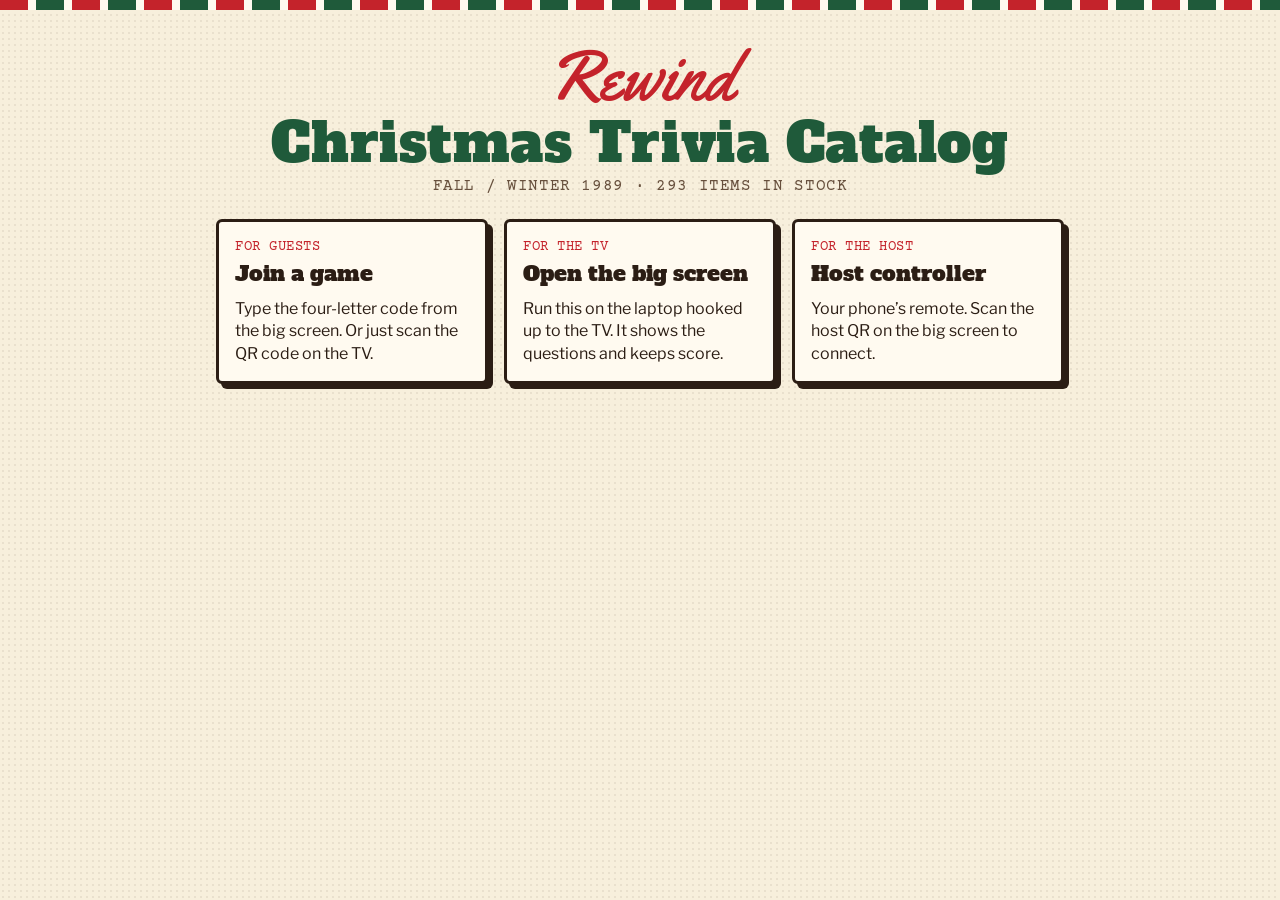
==== index.html @ e5e06762 "Add files via upload" ====
<!doctype html>
<html lang="en">
<head>
<meta charset="utf-8">
<meta name="viewport" content="width=device-width, initial-scale=1, viewport-fit=cover">
<meta name="theme-color" content="#c4232b">
<title>Rewind Christmas Trivia</title>
<link rel="preconnect" href="https://fonts.googleapis.com">
<link rel="preconnect" href="https://fonts.gstatic.com" crossorigin>
<link rel="stylesheet" href="https://fonts.googleapis.com/css2?family=Alfa+Slab+One&family=Courier+Prime:wght@400;700&family=Libre+Franklin:wght@400;700;900&family=Yellowtail&display=swap">
<link rel="stylesheet" href="assets/style.css">
</head>
<body>
<div class="stripe"></div>
<main class="landing">
  <div class="hero">
    <span class="script">Rewind</span>
    <span class="slab">Christmas Trivia Catalog</span>
    <span class="mono">FALL / WINTER 1989 · 293 ITEMS IN STOCK</span>
  </div>
  <div class="choose">
    <a href="play.html"><div class="card"><span class="mono">FOR GUESTS</span><h2>Join a game</h2><p>Type the four-letter code from the big screen. Or just scan the QR code on the TV.</p></div></a>
    <a href="screen.html"><div class="card"><span class="mono">FOR THE TV</span><h2>Open the big screen</h2><p>Run this on the laptop hooked up to the TV. It shows the questions and keeps score.</p></div></a>
    <a href="host.html"><div class="card"><span class="mono">FOR THE HOST</span><h2>Host controller</h2><p>Your phone’s remote. Scan the host QR on the big screen to connect.</p></div></a>
  </div>
</main>
</body>
</html>
---- assets/style.css ----
/* Rewind Christmas Trivia — styled like a 1980s department store Christmas catalog.
   Layout: cream catalog paper, a red masthead band with a candy-stripe edge, product-listing cards with item numbers,
   starburst price tags for points, and an order form for the scoreboard. */
:root {
  --paper: #f7efdc; --paper2: #efe2c3; --card: #fffaf0; --rule: #cdb68a;
  --ink: #2b1d14; --ink2: #67503d;
  --red: #c4232b; --red2: #8f141b; --green: #1f5a3a; --green2: #143d27; --gold: #e2a52b; --blue: #2c5d9e;
  --display: "Alfa Slab One", Rockwell, "Roboto Slab", Georgia, serif;
  --script: "Yellowtail", "Brush Script MT", cursive;
  --body: "Libre Franklin", "Franklin Gothic Medium", "Arial Narrow", Arial, sans-serif;
  --mono: "Courier Prime", "Courier New", monospace;
  --theme: var(--red);
  color-scheme: light;
}
* { box-sizing: border-box; }
html, body { margin: 0; height: 100%; }
body {
  background-color: var(--paper);
  background-image: radial-gradient(rgba(43, 29, 20, .07) 1px, transparent 1.3px);
  background-size: 6px 6px;
  color: var(--ink); font-family: var(--body); line-height: 1.4;
}
button { font: inherit; color: inherit; cursor: pointer; }
:focus-visible { outline: 3px solid var(--gold); outline-offset: 2px; }
.mono { font-family: var(--mono); letter-spacing: .04em; }
.script { font-family: var(--script); font-weight: 400; }
.slab { font-family: var(--display); font-weight: 400; letter-spacing: .01em; }
.stripe { height: 10px; background: repeating-linear-gradient(90deg, var(--red) 0 28px, var(--card) 28px 36px, var(--green) 36px 64px, var(--card) 64px 72px); }
.burst {
  --s: 9rem; width: var(--s); height: var(--s); display: grid; place-items: center; flex: none;
  background: var(--gold); color: var(--ink); text-align: center; transform: rotate(-8deg);
  clip-path: polygon(50% 0%, 60.4% 11.4%, 75% 6.7%, 78.3% 21.7%, 93.3% 25%, 88.6% 39.6%, 100% 50%, 88.6% 60.4%, 93.3% 75%, 78.3% 78.3%, 75% 93.3%, 60.4% 88.6%, 50% 100%, 39.6% 88.6%, 25% 93.3%, 21.7% 78.3%, 6.7% 75%, 11.4% 60.4%, 0% 50%, 11.4% 39.6%, 6.7% 25%, 21.7% 21.7%, 25% 6.7%, 39.6% 11.4%);
}
.burst span { font-family: var(--display); font-size: calc(var(--s) * .34); line-height: .9; }
.burst small { display: block; font-size: .42em; letter-spacing: .06em; }
.btn {
  border: 2px solid var(--ink); background: var(--card); padding: .55em 1.1em; border-radius: 6px;
  font-family: var(--display); font-size: 1rem; letter-spacing: .02em; box-shadow: 3px 3px 0 var(--ink);
}
.btn:active { transform: translate(2px, 2px); box-shadow: 1px 1px 0 var(--ink); }
.btn.red { background: var(--red); color: #fff; }
.btn.green { background: var(--green); color: #fff; }
.btn.gold { background: var(--gold); }
.btn:disabled { opacity: .4; cursor: default; }
.hidden { display: none !important; }

/* ====================== BIG SCREEN ====================== */
.tv { height: 100%; display: grid; grid-template-rows: auto auto 1fr auto; overflow: hidden; }
.mast {
  background: var(--theme); color: #fff; display: flex; align-items: center; gap: 2vw;
  padding: 1.2vh max(2.5vw, env(safe-area-inset-right, 0px)) 1.2vh max(2.5vw, env(safe-area-inset-left, 0px));
  transition: background .4s;
}
.mast-brand { display: grid; line-height: 1; }
.mast-brand .script { font-size: clamp(1.6rem, 3.2vw, 3.4rem); color: var(--gold); margin-bottom: -.25em; }
.mast-brand .slab { font-size: clamp(1.3rem, 2.6vw, 2.8rem); text-shadow: 3px 3px 0 rgba(0,0,0,.25); }
.mast-brand .mono { font-size: clamp(.7rem, 1vw, 1rem); opacity: .9; margin-top: .4em; }
.join-tag {
  margin-left: auto; display: flex; align-items: center; gap: 1vw; background: var(--card); color: var(--ink);
  padding: .6vw 1vw; border-radius: 8px 8px 8px 8px; box-shadow: 4px 4px 0 rgba(0,0,0,.25); position: relative;
}
.join-tag img { width: clamp(56px, 6.5vw, 110px); height: auto; display: block; image-rendering: pixelated; }
.join-tag .lines { display: grid; line-height: 1.1; }
.join-tag .mono { font-size: clamp(.6rem, .8vw, .9rem); color: var(--ink2); }
.join-tag b { font-size: clamp(.8rem, 1.2vw, 1.3rem); }
.join-tag .code { font-family: var(--display); font-size: clamp(1.4rem, 2.6vw, 2.8rem); letter-spacing: .08em; color: var(--red); }
.stage { min-height: 0; padding: 3vh max(3vw, env(safe-area-inset-right, 0px)) 2vh max(3vw, env(safe-area-inset-left, 0px)); overflow: hidden; }
.foot {
  display: flex; flex-wrap: wrap; align-items: center; gap: .5rem 1.5rem; font-family: var(--mono); font-size: clamp(.7rem, .85vw, .95rem);
  color: var(--ink2); padding: .7vh max(3vw, env(safe-area-inset-right, 0px)) 1vh max(3vw, env(safe-area-inset-left, 0px));
  border-top: 2px dashed var(--rule);
}
.foot .dot { display: inline-block; width: .7em; height: .7em; border-radius: 50%; background: #b33; margin-right: .4em; vertical-align: -.05em; }
.foot .dot.on { background: var(--green); }
.foot button { background: none; border: 1px solid var(--rule); border-radius: 4px; padding: .15em .6em; font-family: var(--mono); font-size: inherit; color: var(--ink2); }
.foot .right { margin-left: auto; display: flex; gap: .6rem; flex-wrap: wrap; }
.sound-banner {
  position: fixed; left: 50%; bottom: 7vh; transform: translateX(-50%); z-index: 30; background: var(--ink); color: var(--paper);
  font-family: var(--mono); padding: .7em 1.2em; border-radius: 8px; font-size: clamp(.9rem, 1.2vw, 1.2rem);
}

/* Lobby */
.lobby { height: 100%; display: grid; grid-template-columns: minmax(0, 5fr) minmax(0, 6fr); gap: 4vw; align-items: center; }
.gift-tag {
  background: var(--card); border: 3px solid var(--ink); border-radius: 18px 18px 18px 18px; padding: 2.5vw; text-align: center;
  box-shadow: 8px 8px 0 var(--green); position: relative; transform: rotate(-2deg); max-height: 100%;
}
.gift-tag::before { content: ""; position: absolute; top: 1.2vw; left: 50%; width: 1.8vw; height: 1.8vw; margin-left: -.9vw; border-radius: 50%; border: 3px solid var(--ink); background: var(--paper); }
.gift-tag .script { font-size: clamp(2rem, 4.2vw, 4.6rem); color: var(--red); margin: 1vw 0 .5vw; line-height: 1; }
.gift-tag img { width: min(26vw, 46vh); height: auto; image-rendering: pixelated; }
.gift-tag .mono { font-size: clamp(.8rem, 1.2vw, 1.3rem); margin: .8vw 0 0; }
.gift-tag .code { font-family: var(--display); color: var(--red); letter-spacing: .1em; font-size: 1.5em; }
.lobby-side h1 { font-size: clamp(2.2rem, 5vw, 5.5rem); line-height: .95; margin: 0 0 1vw; color: var(--green); text-wrap: balance; }
.lobby-side p { font-size: clamp(1rem, 1.6vw, 1.8rem); margin: 0 0 2vw; max-width: 34ch; }
.name-tags { list-style: none; padding: 0; margin: 0 0 2vw; display: flex; flex-wrap: wrap; gap: .8vw; max-height: 38vh; overflow: hidden; }
.name-tags li {
  font-family: var(--display); font-size: clamp(.9rem, 1.4vw, 1.6rem); padding: .3em .8em .3em 1.4em; background: var(--red); color: #fff;
  border-radius: 4px 999px 999px 4px; position: relative; animation: drop .4s ease-out;
}
.name-tags li:nth-child(3n+2) { background: var(--green); }
.name-tags li:nth-child(3n+3) { background: var(--gold); color: var(--ink); }
.name-tags li::before { content: ""; position: absolute; left: .5em; top: 50%; width: .4em; height: .4em; margin-top: -.2em; border-radius: 50%; background: var(--paper); }
@keyframes drop { from { transform: translateY(-20px) rotate(-6deg); opacity: 0; } }
.lobby-actions { display: flex; gap: 1vw; flex-wrap: wrap; }
.lobby-actions .btn { font-size: clamp(.9rem, 1.3vw, 1.4rem); }

/* Catalog index (between rounds) */
.menu { height: 100%; display: grid; grid-template-columns: minmax(0, 1fr) minmax(0, 1fr); gap: 4vw; align-items: start; }
.index h2, .order-form h2 { font-size: clamp(1.6rem, 2.8vw, 3rem); margin: 0 0 1.2vh; color: var(--green); }
.idx { list-style: none; margin: 0; padding: 0; display: grid; gap: .9vh; }
.idx li { display: flex; align-items: baseline; gap: .6em; font-size: clamp(1rem, 1.6vw, 1.8rem); font-weight: 700; }
.idx li .dots { flex: 1; border-bottom: 3px dotted var(--rule); transform: translateY(-.25em); }
.idx li.done { color: var(--ink2); font-weight: 400; text-decoration: line-through; text-decoration-color: var(--red); }
.hint { color: var(--ink2); font-size: clamp(.8rem, 1.1vw, 1.2rem); margin-top: 2vh; }
.order-form { background: var(--card); border: 3px solid var(--ink); padding: 1.6vw 2vw; box-shadow: 6px 6px 0 var(--red); }
.order-form table { width: 100%; border-collapse: collapse; font-variant-numeric: tabular-nums; }
.order-form th { font-family: var(--mono); font-weight: 400; text-align: left; font-size: clamp(.7rem, .9vw, 1rem); color: var(--ink2); border-bottom: 2px solid var(--ink); padding: .3em .4em; }
.order-form td { font-size: clamp(1rem, 1.6vw, 1.8rem); padding: .35em .4em; border-bottom: 1px dashed var(--rule); }
.order-form td.pts { font-family: var(--display); text-align: right; }
.order-form th:last-child { text-align: right; }
.order-form tr.top td { background: rgba(226, 165, 43, .22); }
.order-form td.delta { font-family: var(--mono); color: var(--green); }
.order-form td.delta.neg { color: var(--red); }
.order-form .empty { color: var(--ink2); font-style: italic; }

/* Section divider (round intro) */
.divider { height: 100%; display: grid; align-content: center; justify-items: start; gap: 1.5vh; position: relative; }
.divider .mono { font-size: clamp(.9rem, 1.4vw, 1.5rem); color: var(--ink2); }
.divider h1 { font-size: clamp(3rem, 8vw, 9rem); line-height: .9; margin: 0; color: var(--theme); text-wrap: balance; max-width: 16ch; }
.divider .sub { font-size: clamp(1.8rem, 3.5vw, 3.8rem); margin: 0; color: var(--green); }
.divider .rule { font-size: clamp(1rem, 1.7vw, 1.9rem); max-width: 48ch; margin: 1vh 0 0; background: var(--card); border-left: 8px solid var(--theme); padding: .6em 1em; }
.divider .burst { position: absolute; right: 2vw; top: 4vh; --s: clamp(8rem, 15vw, 16rem); }

/* Product listing (question) */
.listing { height: 100%; display: grid; grid-template-columns: minmax(0, 1fr) auto; gap: 3vw; }
.listing-main { display: grid; align-content: start; gap: 2vh; min-width: 0; }
.item { margin: 0; font-size: clamp(.75rem, 1.1vw, 1.2rem); color: var(--ink2); border-bottom: 2px solid var(--ink); padding-bottom: .5vh; }
.lead { margin: 0; font-size: clamp(1.6rem, 2.8vw, 3rem); color: var(--red); line-height: 1; }
.qtext { margin: 0; font-family: var(--body); font-weight: 900; font-size: clamp(1.8rem, 3.6vw, 4.2rem); line-height: 1.12; text-wrap: balance; }
.qtext.long { font-size: clamp(1.5rem, 2.9vw, 3.4rem); }
.qtext.emoji { font-size: clamp(3.5rem, 8vw, 9rem); letter-spacing: .1em; line-height: 1.1; }
.qtext.dark { color: var(--ink2); font-style: italic; font-weight: 700; }
.choices { list-style: none; margin: 1vh 0 0; padding: 0; display: grid; grid-template-columns: 1fr 1fr; gap: 1.6vh 1.6vw; }
.ch {
  display: grid; grid-template-columns: auto minmax(0, 1fr) auto; align-items: center; gap: 1vw; position: relative;
  background: var(--card); border: 3px solid var(--ink); border-radius: 10px; padding: 1.4vh 1.2vw; min-height: 9vh;
  box-shadow: 5px 5px 0 var(--ink); transition: opacity .3s, transform .3s;
}
.ch .letter {
  width: clamp(2.4rem, 3.6vw, 4.2rem); height: clamp(2.4rem, 3.6vw, 4.2rem); border-radius: 50%; display: grid; place-items: center;
  font-family: var(--display); font-size: clamp(1.2rem, 2vw, 2.4rem); color: #fff; background: var(--red);
}
.ch-1 .letter { background: var(--green); } .ch-2 .letter { background: var(--gold); color: var(--ink); } .ch-3 .letter { background: var(--blue); }
.ch .ctext { font-weight: 700; font-size: clamp(1.1rem, 2vw, 2.4rem); line-height: 1.15; overflow-wrap: anywhere; }
.ch .count { font-size: clamp(.8rem, 1.1vw, 1.2rem); color: var(--ink2); white-space: nowrap; }
.ch.wrong { opacity: .38; }
.ch.right { border-color: var(--green); box-shadow: 5px 5px 0 var(--green); background: #eaf4ea; transform: scale(1.02); }
.stamp {
  position: absolute; right: 1vw; top: -1.6vh; font-family: var(--display); color: var(--green); border: 4px solid var(--green);
  padding: .05em .5em; transform: rotate(-6deg); background: var(--card); font-size: clamp(.9rem, 1.4vw, 1.6rem); letter-spacing: .06em;
}
.note { margin: 0; font-size: clamp(1rem, 1.6vw, 1.8rem); font-style: italic; color: var(--ink2); max-width: 60ch; }
.who { margin: 0; font-size: clamp(.9rem, 1.4vw, 1.6rem); }
.who b { color: var(--green); }
.who.miss b { color: var(--red); }
.listing-side { display: grid; align-content: start; justify-items: center; gap: 2.5vh; width: clamp(10rem, 15vw, 17rem); }
.listing-side .burst { --s: clamp(8rem, 13vw, 15rem); }
.stat { text-align: center; display: grid; line-height: 1; }
.stat b { font-family: var(--display); font-size: clamp(2.4rem, 5vw, 5.6rem); font-weight: 400; }
.stat span { font-size: clamp(.8rem, 1.1vw, 1.2rem); color: var(--ink2); margin-top: .3em; }
.stat.timer b { color: var(--red); }
.closed { font-family: var(--display); color: #fff; background: var(--red); padding: .3em .8em; transform: rotate(-4deg); font-size: clamp(1rem, 1.6vw, 1.8rem); }

/* Round end */
.roundend { height: 100%; display: grid; grid-template-columns: minmax(0, 2fr) minmax(0, 3fr); gap: 4vw; align-items: center; }
.roundend h1 { font-size: clamp(2.6rem, 6vw, 7rem); line-height: .92; margin: 0; color: var(--theme); }
.roundend .script { font-size: clamp(1.8rem, 3.4vw, 3.8rem); color: var(--green); margin: 1vh 0 0; }

/* Overlays */
.modal { position: fixed; inset: 0; z-index: 40; background: rgba(43, 29, 20, .55); display: grid; place-items: center; padding: 3vw; }
.modal-card { background: var(--card); border: 3px solid var(--ink); box-shadow: 8px 8px 0 var(--red); padding: 2vw 2.5vw; max-width: min(1100px, 100%); max-height: 100%; overflow: auto; text-align: center; }
.modal-card h2 { font-size: clamp(1.6rem, 2.8vw, 3rem); margin: 0 0 1vh; color: var(--green); }
.modal-card img { width: min(30vw, 50vh); image-rendering: pixelated; }
.modal-card .order-form { box-shadow: none; border: 0; padding: 0; text-align: left; min-width: min(60vw, 900px); }

.alarm {
  position: fixed; inset: 0; z-index: 50; display: grid; place-items: center; overflow: hidden; text-align: center;
  color: var(--fx-ink, #fff); background: var(--fx-a); padding: 4vh 4vw;
}
.alarm[data-fx="pulse"] { animation: pulse .9s ease-in-out infinite alternate; }
.alarm[data-fx="police"] { animation: police .8s steps(1) infinite; }
.alarm[data-fx="twinkle"] { animation: twinkle 2.5s steps(1) infinite; }
.alarm[data-fx="flicker"] { animation: flicker 3.2s ease-in-out infinite; }
.alarm[data-fx="snow"] { background: linear-gradient(var(--fx-b), var(--fx-a)); }
@keyframes pulse { from { background: var(--fx-a); } to { background: var(--fx-b); } }
@keyframes police { 0% { background: var(--fx-a); } 50% { background: var(--fx-b); } }
@keyframes twinkle { 0% { background: #d9202f; } 20% { background: #1f8f52; } 40% { background: #c98c06; } 60% { background: #2a64c4; } 80% { background: #b02c82; } }
@keyframes flicker { 0% { background: var(--fx-b); } 10% { background: #07030f; } 16% { background: var(--fx-b); } 45% { background: var(--fx-a); } 52% { background: #07030f; } 58% { background: var(--fx-a); } 100% { background: var(--fx-b); } }
.beacon {
  position: absolute; left: 50%; top: 50%; width: 220vmax; height: 220vmax; margin: -110vmax 0 0 -110vmax; pointer-events: none;
  background: conic-gradient(from 0deg, rgba(255,255,255,.26) 0 22deg, transparent 22deg 180deg, rgba(255,255,255,.26) 180deg 202deg, transparent 202deg);
  animation: spin 1.8s linear infinite;
}
.alarm[data-fx="snow"] .beacon { display: none; }
@keyframes spin { to { transform: rotate(360deg); } }
.rain { position: absolute; inset: 0; pointer-events: none; overflow: hidden; }
.rain span { position: absolute; top: -12vh; animation: fall linear infinite; }
@keyframes fall { to { transform: translateY(125vh) rotate(360deg); } }
.alarm-inner { position: relative; z-index: 2; display: grid; gap: 1.8vh; justify-items: center; max-width: 1200px; }
.uhoh { font-family: var(--display); font-size: clamp(3rem, 14vw, 13rem); line-height: .9; text-shadow: 0 6px 0 rgba(0,0,0,.3); animation: shake .5s infinite; }
.uhoh.small { font-size: clamp(1.6rem, 4.5vw, 4rem); animation: none; }
@keyframes shake { 0%, 100% { transform: rotate(-2deg); } 50% { transform: rotate(2deg) scale(1.04); } }
.alarm-line { font-family: var(--mono); font-size: clamp(1.4rem, 3.2vw, 3rem); text-shadow: 0 2px 0 rgba(0,0,0,.35); }
.itsa { font-family: var(--script); font-size: clamp(2rem, 5vw, 5rem); line-height: 1; }
.alarm-title { margin: 0; font-family: var(--display); font-weight: 400; font-size: clamp(3rem, 10vw, 10rem); line-height: .9; text-wrap: balance; text-shadow: 0 7px 0 rgba(0,0,0,.3); animation: slam .5s cubic-bezier(.2, 1.6, .4, 1); }
@keyframes slam { from { transform: scale(2.4) rotate(-8deg); opacity: 0; } to { transform: scale(1) rotate(0); opacity: 1; } }
.tagline { margin: 0; font-family: var(--script); font-size: clamp(1.8rem, 3.6vw, 3.8rem); line-height: 1.05; text-shadow: 0 3px 0 rgba(0,0,0,.3); }
.alarm-cards { display: flex; flex-wrap: wrap; gap: 1.5vw; justify-content: center; margin-top: 1vh; }
.alarm-cards p {
  margin: 0; max-width: 34ch; text-align: left; background: var(--card); color: var(--ink); border: 3px solid var(--ink); box-shadow: 6px 6px 0 rgba(0,0,0,.35);
  padding: .8em 1em; font-size: clamp(1rem, 1.7vw, 1.8rem); line-height: 1.25;
}
.alarm-cards p:nth-child(2) { transform: rotate(1.5deg); }
.alarm-cards p:first-child { transform: rotate(-1.5deg); }
.alarm-cards b { display: block; font-family: var(--display); font-weight: 400; color: var(--red); font-size: .8em; letter-spacing: .05em; text-transform: uppercase; }
.alarm .hint { color: inherit; opacity: .85; }

@media (prefers-reduced-motion: reduce) {
  .alarm, .beacon, .uhoh, .alarm-title, .rain span, .name-tags li { animation: none !important; }
  .rain { display: none; }
}

/* ====================== PHONES (player + host) ====================== */
.phone { min-height: 100%; display: grid; grid-template-rows: auto 1fr auto; }
.phone-head {
  background: var(--theme); color: #fff; display: flex; align-items: center; gap: 10px; transition: background .4s;
  padding: max(10px, env(safe-area-inset-top, 0px)) max(16px, env(safe-area-inset-right, 0px)) 10px max(16px, env(safe-area-inset-left, 0px));
}
.phone-head .script { font-size: 1.7rem; color: var(--gold); line-height: 1; }
.phone-head .slab { font-size: 1.05rem; line-height: 1.1; }
.phone-head .me { margin-left: auto; text-align: right; font-family: var(--mono); font-size: .8rem; line-height: 1.2; }
.phone-head .me b { display: block; font-family: var(--display); font-weight: 400; font-size: 1.15rem; }
.phone-main { padding: 18px max(16px, env(safe-area-inset-right, 0px)) 24px max(16px, env(safe-area-inset-left, 0px)); display: grid; align-content: start; gap: 14px; }
.phone-foot { padding: 8px max(16px, env(safe-area-inset-right, 0px)) max(10px, env(safe-area-inset-bottom, 0px)) max(16px, env(safe-area-inset-left, 0px)); font-family: var(--mono); font-size: .75rem; color: var(--ink2); border-top: 2px dashed var(--rule); display: flex; gap: 12px; flex-wrap: wrap; }
.phone-foot button { background: none; border: 0; padding: 0; text-decoration: underline; font-family: var(--mono); font-size: inherit; color: inherit; }
.card { background: var(--card); border: 3px solid var(--ink); box-shadow: 5px 5px 0 var(--ink); padding: 16px; border-radius: 6px; }
.card h1, .card h2 { margin: 0 0 6px; font-family: var(--display); font-weight: 400; line-height: 1.05; }
.card h1 { font-size: 1.9rem; color: var(--green); }
.card h2 { font-size: 1.35rem; }
.card p { margin: 0 0 8px; }
.card p:last-child { margin-bottom: 0; }
.field { display: grid; gap: 6px; }
.field label { font-family: var(--mono); font-size: .85rem; color: var(--ink2); }
.field input {
  font: 700 1.3rem var(--body); padding: 12px 14px; border: 3px solid var(--ink); border-radius: 6px; background: #fff; color: var(--ink); width: 100%;
}
.field input.code-input { font-family: var(--display); letter-spacing: .3em; text-transform: uppercase; text-align: center; font-size: 2rem; }
.big-btn { width: 100%; font-size: 1.25rem; padding: 14px; }
.p-q { font-weight: 900; font-size: 1.35rem; line-height: 1.2; margin: 0; text-wrap: balance; }
.p-q.emoji { font-size: 2.8rem; letter-spacing: .08em; text-align: center; }
.p-item { font-family: var(--mono); font-size: .78rem; color: var(--ink2); margin: 0; border-bottom: 2px solid var(--ink); padding-bottom: 4px; display: flex; justify-content: space-between; gap: 8px; }
.p-choices { display: grid; gap: 10px; }
.p-ch {
  display: grid; grid-template-columns: auto 1fr; align-items: center; gap: 12px; text-align: left; width: 100%;
  background: var(--card); border: 3px solid var(--ink); border-radius: 10px; padding: 12px; box-shadow: 4px 4px 0 var(--ink); font-weight: 700; font-size: 1.1rem;
}
.p-ch .letter { width: 2.6rem; height: 2.6rem; border-radius: 50%; display: grid; place-items: center; font-family: var(--display); font-size: 1.3rem; color: #fff; background: var(--red); }
.p-ch.c1 .letter { background: var(--green); } .p-ch.c2 .letter { background: var(--gold); color: var(--ink); } .p-ch.c3 .letter { background: var(--blue); }
.p-ch.picked { background: var(--ink); color: var(--paper); box-shadow: 2px 2px 0 var(--gold); transform: translate(2px, 2px); }
.p-ch:disabled { cursor: default; }
.p-ch:disabled:not(.picked) { opacity: .5; }
.p-status { font-family: var(--mono); font-size: .9rem; text-align: center; margin: 0; }
.p-timer { font-family: var(--display); color: var(--red); font-size: 1.4rem; }
.result { text-align: center; display: grid; gap: 6px; justify-items: center; }
.result .mark { font-family: var(--display); font-size: 4rem; line-height: 1; }
.result.ok .mark { color: var(--green); }
.result.bad .mark { color: var(--red); }
.result .delta { font-family: var(--display); font-size: 2rem; }
.squirrel { font-family: var(--display); font-size: 2.4rem; color: #fff; background: var(--red); padding: 10px; text-align: center; animation: shake .4s infinite; border-radius: 6px; }
.ranklist { list-style: none; margin: 0; padding: 0; display: grid; gap: 4px; font-variant-numeric: tabular-nums; }
.ranklist li { display: flex; gap: 8px; padding: 6px 4px; border-bottom: 1px dashed var(--rule); }
.ranklist li.me { background: rgba(226, 165, 43, .25); font-weight: 700; }
.ranklist li span:nth-child(2) { flex: 1; min-width: 0; overflow-wrap: anywhere; }
.ranklist li span:last-child { font-family: var(--display); }
.p-alarm { position: fixed; inset: 0; z-index: 50; padding: max(24px, env(safe-area-inset-top, 0px)) max(16px, env(safe-area-inset-right, 0px)) max(24px, env(safe-area-inset-bottom, 0px)) max(16px, env(safe-area-inset-left, 0px)); }
.p-alarm .uhoh { font-size: 4.5rem; }
.p-alarm .uhoh.small { font-size: 2rem; }
.p-alarm .alarm-title { font-size: 3.2rem; }
.p-alarm .tagline { font-size: 1.9rem; }
.p-alarm .alarm-cards p { font-size: 1.05rem; }
.p-alarm .alarm-line { font-size: 1.4rem; }

/* Host controller */
.h-now { display: grid; gap: 8px; }
.h-answer { font-family: var(--display); color: var(--green); font-size: 1.3rem; }
.h-choices { list-style: none; margin: 0; padding: 0; display: grid; gap: 6px; }
.h-choices li { display: flex; gap: 8px; align-items: baseline; padding: 6px 8px; border: 2px solid var(--rule); border-radius: 6px; }
.h-choices li.right { border-color: var(--green); background: #eaf4ea; font-weight: 700; }
.h-choices li .n { margin-left: auto; font-family: var(--mono); font-size: .8rem; color: var(--ink2); white-space: nowrap; }
.h-next { width: 100%; font-size: 1.5rem; padding: 18px 14px; }
.h-row { display: grid; grid-template-columns: repeat(2, minmax(0, 1fr)); gap: 8px; }
.h-row .btn { font-size: .95rem; padding: 10px 6px; }
.h-sec { font-family: var(--mono); font-size: .85rem; letter-spacing: .1em; color: var(--ink2); margin: 10px 0 0; border-bottom: 2px solid var(--ink); padding-bottom: 4px; }
.h-rounds { display: grid; grid-template-columns: repeat(2, minmax(0, 1fr)); gap: 8px; }
.h-round { text-align: left; background: var(--card); border: 2px solid var(--ink); border-left: 8px solid var(--c, var(--red)); border-radius: 6px; padding: 8px 10px; display: grid; gap: 2px; }
.h-round b { font-family: var(--display); font-weight: 400; font-size: .98rem; line-height: 1.1; }
.h-round span { font-family: var(--mono); font-size: .72rem; color: var(--ink2); }
.h-round.played { opacity: .55; }
.h-players { list-style: none; margin: 0; padding: 0; display: grid; gap: 6px; }
.h-players li { display: grid; grid-template-columns: minmax(0, 1fr) auto auto auto auto; gap: 6px; align-items: center; background: var(--card); border: 2px solid var(--rule); border-radius: 6px; padding: 6px 8px; }
.h-players li .nm { overflow-wrap: anywhere; font-weight: 700; }
.h-players li .sc { font-family: var(--display); min-width: 2.2em; text-align: right; }
.h-players button { border: 2px solid var(--ink); background: var(--paper); border-radius: 4px; min-width: 2.2rem; padding: 4px 0; font-family: var(--mono); }
.h-players button.x { color: var(--red); }
.toggle { display: flex; align-items: center; gap: 10px; font-weight: 700; }
.toggle input { width: 1.4rem; height: 1.4rem; accent-color: var(--green); }
.phrases { display: flex; flex-wrap: wrap; gap: 6px; }
.phrases button { border: 2px solid var(--ink); background: var(--card); border-radius: 999px; padding: 6px 12px; font-size: .85rem; font-weight: 700; }
.status-pill { font-family: var(--mono); font-size: .8rem; padding: 2px 8px; border-radius: 999px; background: rgba(255,255,255,.2); }

/* Landing page */
.landing { max-width: 880px; margin: 0 auto; padding: 32px max(16px, env(safe-area-inset-right, 0px)) 48px max(16px, env(safe-area-inset-left, 0px)); display: grid; gap: 22px; }
.landing .hero { text-align: center; display: grid; gap: 4px; }
.landing .hero .script { font-size: clamp(2.6rem, 8vw, 4.4rem); color: var(--red); line-height: 1; }
.landing .hero .slab { font-size: clamp(1.8rem, 6vw, 3.4rem); color: var(--green); line-height: 1; }
.landing .hero .mono { color: var(--ink2); }
.choose { display: grid; grid-template-columns: repeat(auto-fit, minmax(240px, 1fr)); gap: 16px; }
.choose a { text-decoration: none; color: inherit; }
.choose .card { height: 100%; display: grid; gap: 6px; align-content: start; }
.choose .card .mono { color: var(--red); font-size: .85rem; }

@media (max-width: 900px) {
  .lobby, .menu, .roundend { grid-template-columns: minmax(0, 1fr); overflow: auto; }
  .listing { grid-template-columns: minmax(0, 1fr); }
  .listing-side { width: auto; grid-auto-flow: column; justify-content: start; }
  .choices { grid-template-columns: minmax(0, 1fr); }
  .stage { overflow: auto; }
}
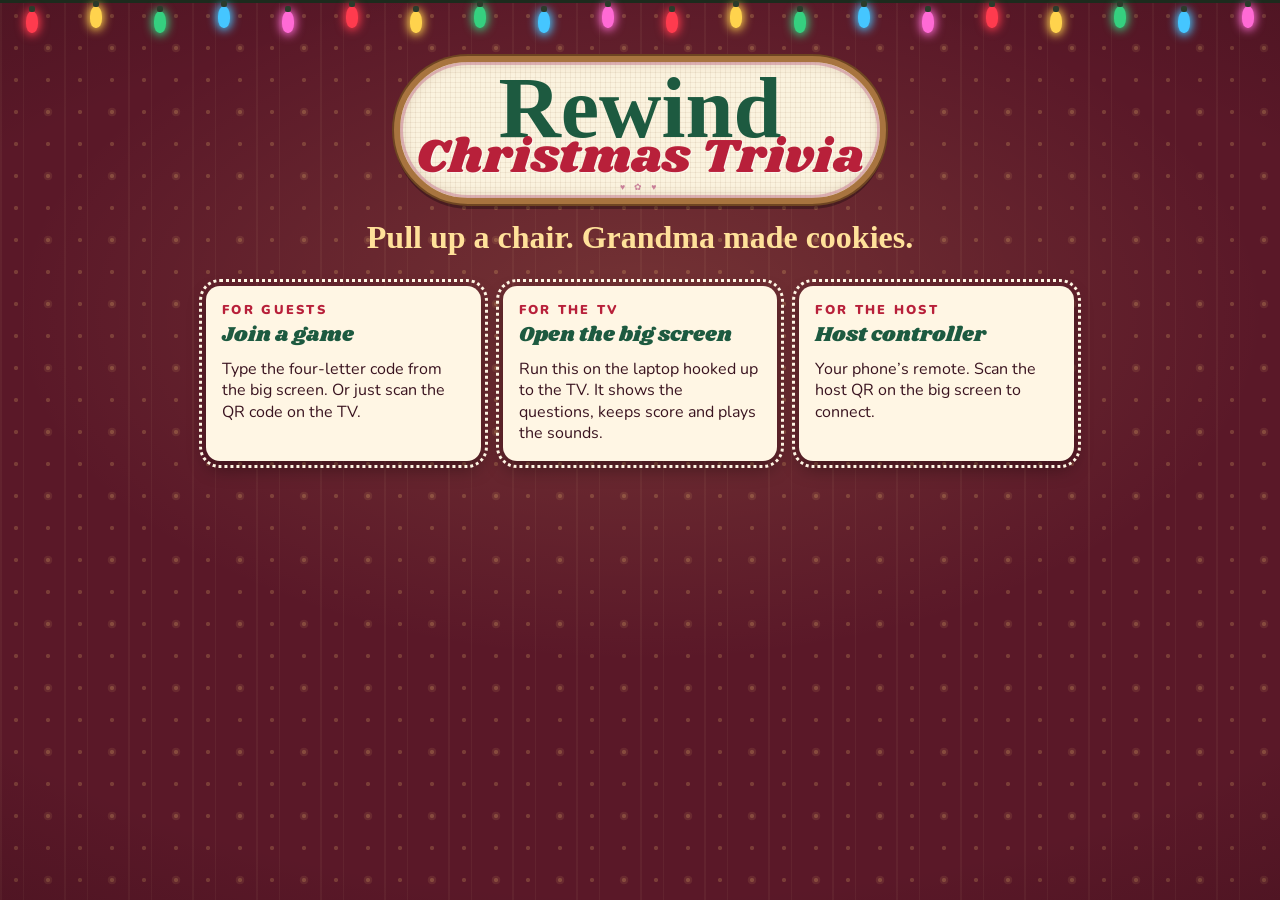
==== commit fa1f7d21: "Cozy living-room redesign, timers, avatars, autopilot, kid mode - New look: Grandma's living room (w" ====
--- a/index.html
+++ b/index.html
@@ -3,26 +3,27 @@
 <head>
 <meta charset="utf-8">
 <meta name="viewport" content="width=device-width, initial-scale=1, viewport-fit=cover">
-<meta name="theme-color" content="#c4232b">
+<meta name="theme-color" content="#5a1828">
 <title>Rewind Christmas Trivia</title>
 <link rel="preconnect" href="https://fonts.googleapis.com">
 <link rel="preconnect" href="https://fonts.gstatic.com" crossorigin>
-<link rel="stylesheet" href="https://fonts.googleapis.com/css2?family=Alfa+Slab+One&family=Courier+Prime:wght@400;700&family=Libre+Franklin:wght@400;700;900&family=Yellowtail&display=swap">
+<link rel="stylesheet" href="https://fonts.googleapis.com/css2?family=Mountains+of+Christmas:wght@700&family=Nunito:wght@400;700;800;900&family=Shrikhand&display=swap">
 <link rel="stylesheet" href="assets/style.css">
 </head>
 <body>
-<div class="stripe"></div>
+<div class="lights-top" id="lt"></div>
 <main class="landing">
   <div class="hero">
-    <span class="script">Rewind</span>
-    <span class="slab">Christmas Trivia Catalog</span>
-    <span class="mono">FALL / WINTER 1989 · 293 ITEMS IN STOCK</span>
+    <div class="sampler"><span class="n1">Rewind</span><span class="n2">Christmas Trivia</span></div>
+    <p>Pull up a chair. Grandma made cookies.</p>
   </div>
   <div class="choose">
-    <a href="play.html"><div class="card"><span class="mono">FOR GUESTS</span><h2>Join a game</h2><p>Type the four-letter code from the big screen. Or just scan the QR code on the TV.</p></div></a>
-    <a href="screen.html"><div class="card"><span class="mono">FOR THE TV</span><h2>Open the big screen</h2><p>Run this on the laptop hooked up to the TV. It shows the questions and keeps score.</p></div></a>
-    <a href="host.html"><div class="card"><span class="mono">FOR THE HOST</span><h2>Host controller</h2><p>Your phone’s remote. Scan the host QR on the big screen to connect.</p></div></a>
+    <a href="play.html"><div class="card"><span class="label">FOR GUESTS</span><h2>Join a game</h2><p>Type the four-letter code from the big screen. Or just scan the QR code on the TV.</p></div></a>
+    <a href="screen.html"><div class="card"><span class="label">FOR THE TV</span><h2>Open the big screen</h2><p>Run this on the laptop hooked up to the TV. It shows the questions, keeps score and plays the sounds.</p></div></a>
+    <a href="host.html"><div class="card"><span class="label">FOR THE HOST</span><h2>Host controller</h2><p>Your phone’s remote. Scan the host QR on the big screen to connect.</p></div></a>
   </div>
 </main>
+<script src="assets/net.js"></script>
+<script>document.getElementById("lt").innerHTML = stringLights(20);</script>
 </body>
 </html>
--- a/assets/style.css
+++ b/assets/style.css
@@ -1,187 +1,363 @@
-/* Rewind Christmas Trivia — styled like a 1980s department store Christmas catalog.
-   Layout: cream catalog paper, a red masthead band with a candy-stripe edge, product-listing cards with item numbers,
-   starburst price tags for points, and an order form for the scoreboard. */
+/* Rewind Christmas Trivia — Grandma’s over-decorated living room, Christmas 1991.
+   Cranberry wallpaper in warm lamplight, red-and-green plaid, cross-stitch samplers in wooden hoops, lace doilies,
+   brass picture frames, a wood-paneled mantel, tinsel garland, tree lights, and everybody’s face on a glass ornament. */
 :root {
-  --paper: #f7efdc; --paper2: #efe2c3; --card: #fffaf0; --rule: #cdb68a;
-  --ink: #2b1d14; --ink2: #67503d;
-  --red: #c4232b; --red2: #8f141b; --green: #1f5a3a; --green2: #143d27; --gold: #e2a52b; --blue: #2c5d9e;
-  --display: "Alfa Slab One", Rockwell, "Roboto Slab", Georgia, serif;
-  --script: "Yellowtail", "Brush Script MT", cursive;
-  --body: "Libre Franklin", "Franklin Gothic Medium", "Arial Narrow", Arial, sans-serif;
-  --mono: "Courier Prime", "Courier New", monospace;
-  --theme: var(--red);
+  --wall: #5a1828; --wall2: #47111f;
+  --cran: #b8203a; --cran2: #7c1226; --pine: #1d5a40; --pine2: #113829;
+  --gold: #dcaa45; --gold2: #a97a22; --teal: #6b3a6e; --mauve: #c97f98; --plum: #5d2a62;
+  --cream: #fff6e4; --cream2: #f2e0bf; --ink: #3a1420; --ink2: #7b5560;
+  --display: "Shrikhand", "Cooper Black", Georgia, serif;
+  --fancy: "Mountains of Christmas", "Brush Script MT", cursive;
+  --body: "Nunito", "Trebuchet MS", Arial, sans-serif;
+  --theme: var(--cran);
   color-scheme: light;
 }
 * { box-sizing: border-box; }
 html, body { margin: 0; height: 100%; }
 body {
-  background-color: var(--paper);
-  background-image: radial-gradient(rgba(43, 29, 20, .07) 1px, transparent 1.3px);
-  background-size: 6px 6px;
-  color: var(--ink); font-family: var(--body); line-height: 1.4;
+  background-color: var(--wall);
+  background-image:
+    radial-gradient(ellipse 70% 55% at 50% 35%, rgba(255, 196, 120, .16), transparent 70%),
+    radial-gradient(ellipse 120% 90% at 50% 50%, transparent 55%, rgba(20, 4, 8, .45)),
+    repeating-linear-gradient(90deg, rgba(255, 220, 160, .05) 0 2px, transparent 2px 23px, rgba(255, 220, 160, .05) 23px 24px, transparent 24px 64px),
+    radial-gradient(circle, rgba(236, 190, 110, .22) 0 1.8px, transparent 2.4px),
+    radial-gradient(circle, rgba(236, 190, 110, .1) 0 4px, transparent 4.6px);
+  background-size: 100% 100%, 100% 100%, 64px 64px, 32px 32px, 64px 64px;
+  background-position: 0 0, 0 0, 0 0, 0 0, 16px 16px;
+  background-attachment: fixed;
+  color: var(--cream); font-family: var(--body); line-height: 1.35;
 }
 button { font: inherit; color: inherit; cursor: pointer; }
 :focus-visible { outline: 3px solid var(--gold); outline-offset: 2px; }
-.mono { font-family: var(--mono); letter-spacing: .04em; }
-.script { font-family: var(--script); font-weight: 400; }
-.slab { font-family: var(--display); font-weight: 400; letter-spacing: .01em; }
-.stripe { height: 10px; background: repeating-linear-gradient(90deg, var(--red) 0 28px, var(--card) 28px 36px, var(--green) 36px 64px, var(--card) 64px 72px); }
-.burst {
-  --s: 9rem; width: var(--s); height: var(--s); display: grid; place-items: center; flex: none;
-  background: var(--gold); color: var(--ink); text-align: center; transform: rotate(-8deg);
-  clip-path: polygon(50% 0%, 60.4% 11.4%, 75% 6.7%, 78.3% 21.7%, 93.3% 25%, 88.6% 39.6%, 100% 50%, 88.6% 60.4%, 93.3% 75%, 78.3% 78.3%, 75% 93.3%, 60.4% 88.6%, 50% 100%, 39.6% 88.6%, 25% 93.3%, 21.7% 78.3%, 6.7% 75%, 11.4% 60.4%, 0% 50%, 11.4% 39.6%, 6.7% 25%, 21.7% 21.7%, 25% 6.7%, 39.6% 11.4%);
-}
-.burst span { font-family: var(--display); font-size: calc(var(--s) * .34); line-height: .9; }
-.burst small { display: block; font-size: .42em; letter-spacing: .06em; }
+.script { font-family: var(--fancy); font-weight: 700; }
+.small { font-size: .85em; opacity: .85; }
+.label { font-family: var(--body); font-weight: 900; letter-spacing: .18em; font-size: .8em; color: var(--gold); margin: 0; }
+.hidden { display: none !important; }
+
+/* ---------- Shared bits ---------- */
+.doily {
+  background: var(--cream); color: var(--ink); border-radius: 16px; position: relative;
+  outline: 4px dotted var(--cream); outline-offset: 5px; box-shadow: 0 12px 28px rgba(0, 0, 0, .35);
+}
+.doily::after { content: ""; position: absolute; inset: 7px; border: 2px dashed rgba(201, 127, 152, .7); border-radius: 11px; pointer-events: none; }
+.plaid {
+  background-color: var(--theme);
+  background-image:
+    repeating-linear-gradient(90deg, transparent 0 22px, rgba(17, 56, 41, .55) 22px 40px, transparent 40px 46px, rgba(255, 214, 120, .4) 46px 48px, transparent 48px 66px),
+    repeating-linear-gradient(0deg, transparent 0 22px, rgba(17, 56, 41, .55) 22px 40px, transparent 40px 46px, rgba(255, 214, 120, .4) 46px 48px, transparent 48px 66px);
+}
 .btn {
-  border: 2px solid var(--ink); background: var(--card); padding: .55em 1.1em; border-radius: 6px;
-  font-family: var(--display); font-size: 1rem; letter-spacing: .02em; box-shadow: 3px 3px 0 var(--ink);
-}
-.btn:active { transform: translate(2px, 2px); box-shadow: 1px 1px 0 var(--ink); }
-.btn.red { background: var(--red); color: #fff; }
-.btn.green { background: var(--green); color: #fff; }
-.btn.gold { background: var(--gold); }
+  border: 0; background: var(--cream); color: var(--ink); padding: .6em 1.15em; border-radius: 999px;
+  font-family: var(--display); font-size: 1rem; letter-spacing: .01em; box-shadow: 0 4px 0 rgba(0, 0, 0, .35), inset 0 -3px 0 rgba(0, 0, 0, .08);
+}
+.btn:active { transform: translateY(3px); box-shadow: 0 1px 0 rgba(0, 0, 0, .35); }
+.btn.red { background: var(--cran); color: #fff; }
+.btn.green { background: var(--pine); color: #fff; }
+.btn.gold { background: var(--gold); color: var(--ink); }
 .btn:disabled { opacity: .4; cursor: default; }
-.hidden { display: none !important; }
+.code { font-family: var(--display); letter-spacing: .12em; color: var(--cran); }
+
+/* Cross-stitch sampler in a wooden hoop: the sign over Grandma's sofa */
+.sampler, .brand {
+  display: grid; justify-items: center; line-height: .95; color: var(--cran); padding: .3em .9em .4em; border-radius: 999px;
+  background-color: #fbf3df;
+  background-image: linear-gradient(rgba(150, 110, 70, .09) 1px, transparent 1px), linear-gradient(90deg, rgba(150, 110, 70, .09) 1px, transparent 1px);
+  background-size: 5px 5px;
+  border: 6px solid #a8743f; box-shadow: 0 0 0 2px #6e4522, inset 0 0 0 3px rgba(201, 127, 152, .5), inset 0 0 14px rgba(120, 70, 30, .25), 0 5px 0 rgba(0, 0, 0, .3);
+}
+.sampler .n1, .brand .n1 { font-family: var(--fancy); font-weight: 700; color: var(--pine); }
+.sampler .n2, .brand .n2 { font-family: var(--display); color: var(--cran); letter-spacing: .01em; text-shadow: 1px 1px 0 rgba(255, 255, 255, .6); }
+.sampler::after, .brand::after { content: "♥ ✿ ♥"; font-size: .55em; color: var(--mauve); letter-spacing: .4em; margin-top: .15em; }
+
+/* Twinkle lights */
+.lights { display: flex; justify-content: space-around; align-items: flex-start; height: 3.6vh; min-height: 18px; border-top: 3px solid #1c2b1d; position: relative; z-index: 3; }
+.lights i { width: 1vw; min-width: 9px; height: 1.7vw; min-height: 15px; border-radius: 50% 50% 46% 46%; margin-top: 3px; position: relative; animation: twinkle 2.4s ease-in-out infinite alternate; --c: #ff3b4e; background: var(--c); box-shadow: 0 0 10px 2px var(--c); }
+.lights i::before { content: ""; position: absolute; left: 25%; top: -5px; width: 50%; height: 6px; background: #2b3b2b; border-radius: 2px; }
+.lights i:nth-child(odd) { margin-top: 8px; }
+.lights i:nth-child(5n+2) { --c: #ffd34d; } .lights i:nth-child(5n+3) { --c: #35d07f; } .lights i:nth-child(5n+4) { --c: #45c6ff; } .lights i:nth-child(5n+5) { --c: #ff6ad5; }
+@keyframes twinkle { from { opacity: .35; box-shadow: 0 0 2px 0 var(--c); } to { opacity: 1; } }
+
+/* Tinsel garland */
+.garland {
+  height: 22px; position: relative; z-index: 2; margin-top: -4px;
+  background:
+    radial-gradient(circle, #e8283c 0 4px, transparent 4.6px) 6px 9px / 84px 22px repeat-x,
+    radial-gradient(circle, #ffd34d 0 4px, transparent 4.6px) 34px 11px / 84px 22px repeat-x,
+    radial-gradient(circle, #45c6ff 0 4px, transparent 4.6px) 62px 8px / 84px 22px repeat-x,
+    radial-gradient(ellipse 15px 11px at 50% 0, #2f7a45 0 92%, transparent 100%) 0 0 / 28px 22px repeat-x,
+    repeating-linear-gradient(90deg, #1f5a35 0 3px, #3c8f55 3px 5px);
+  background-size: 84px 22px, 84px 22px, 84px 22px, 28px 22px, 100% 9px;
+  background-repeat: repeat-x;
+  filter: drop-shadow(0 3px 2px rgba(0, 0, 0, .4));
+}
+
+/* Glass ornament avatars */
+.orn { --o: 3.4rem; display: inline-block; position: relative; width: var(--o); height: calc(var(--o) * 1.12); flex: none; vertical-align: middle; }
+.orn .ball {
+  position: absolute; left: 0; bottom: 0; width: var(--o); height: var(--o); border-radius: 50%; overflow: hidden; display: grid; place-items: center;
+  background: var(--oc, var(--cran)); border: max(2px, calc(var(--o) * .05)) solid var(--gold);
+  box-shadow: inset calc(var(--o) * -.08) calc(var(--o) * -.1) calc(var(--o) * .16) rgba(0, 0, 0, .35), 0 calc(var(--o) * .05) calc(var(--o) * .1) rgba(0, 0, 0, .4);
+}
+.orn .ball::after { content: ""; position: absolute; left: 16%; top: 12%; width: 30%; height: 20%; border-radius: 50%; background: rgba(255, 255, 255, .55); transform: rotate(-30deg); pointer-events: none; }
+.orn .ball img { width: 100%; height: 100%; object-fit: cover; display: block; }
+.orn .e { font-size: calc(var(--o) * .56); line-height: 1; }
+.orn .cap { position: absolute; left: 36%; top: 0; width: 28%; height: 16%; background: linear-gradient(90deg, var(--gold2), #ffe19a, var(--gold2)); border-radius: 3px 3px 1px 1px; z-index: 1; }
+.orn .cap::before { content: ""; position: absolute; left: 30%; top: -60%; width: 40%; height: 80%; border: 2px solid var(--gold); border-radius: 50%; }
+.o0 { --oc: #c9283f; } .o1 { --oc: #1f7a4e; } .o2 { --oc: #d79a24; } .o3 { --oc: #1b8f8a; } .o4 { --oc: #7a3a86; } .o5 { --oc: #d27a9b; }
+.orn.tiny { --o: 1.7rem; } .orn.head { --o: 2.5rem; } .orn.big { --o: 5rem; } .orn.huge { --o: 8.5rem; }
+
+/* Toughness: three little bulbs */
+.tough { display: inline-flex; align-items: center; gap: .5em; background: rgba(27, 10, 18, .7); color: var(--cream); padding: .2em .75em .2em .5em; border-radius: 999px; font-size: .85em; white-space: nowrap; }
+.tough .bulbs { display: inline-flex; gap: .22em; }
+.tough .bulbs i { width: .6em; height: .85em; border-radius: 50% 50% 46% 46%; background: #4b3a3f; }
+.tough.t1 .lit { background: #35d07f; box-shadow: 0 0 8px #35d07f; } .tough.t2 .lit { background: #ffd34d; box-shadow: 0 0 8px #ffd34d; } .tough.t3 .lit { background: #ff3b4e; box-shadow: 0 0 8px #ff3b4e; }
+.tough b { font-weight: 900; }
+.tough .pts { opacity: .8; font-weight: 700; }
+
+/* Candy-cane timer bar */
+.cane { height: 1.1em; border-radius: 999px; background: rgba(0, 0, 0, .35); overflow: hidden; border: 2px solid rgba(255, 255, 255, .5); }
+.cane i { display: block; height: 100%; background: repeating-linear-gradient(-45deg, #e8283c 0 12px, #fff 12px 24px); animation: drain linear forwards; border-radius: 999px; }
+@keyframes drain { from { width: 100%; } to { width: 0; } }
+.getready { height: 14px; border-radius: 999px; background: rgba(0, 0, 0, .35); overflow: hidden; }
+.getready i { display: block; height: 100%; width: 0; background: repeating-linear-gradient(-45deg, var(--gold) 0 10px, #ffe9a8 10px 20px); animation: fill linear forwards; }
+@keyframes fill { to { width: 100%; } }
 
 /* ====================== BIG SCREEN ====================== */
-.tv { height: 100%; display: grid; grid-template-rows: auto auto 1fr auto; overflow: hidden; }
-.mast {
-  background: var(--theme); color: #fff; display: flex; align-items: center; gap: 2vw;
-  padding: 1.2vh max(2.5vw, env(safe-area-inset-right, 0px)) 1.2vh max(2.5vw, env(safe-area-inset-left, 0px));
-  transition: background .4s;
-}
-.mast-brand { display: grid; line-height: 1; }
-.mast-brand .script { font-size: clamp(1.6rem, 3.2vw, 3.4rem); color: var(--gold); margin-bottom: -.25em; }
-.mast-brand .slab { font-size: clamp(1.3rem, 2.6vw, 2.8rem); text-shadow: 3px 3px 0 rgba(0,0,0,.25); }
-.mast-brand .mono { font-size: clamp(.7rem, 1vw, 1rem); opacity: .9; margin-top: .4em; }
-.join-tag {
-  margin-left: auto; display: flex; align-items: center; gap: 1vw; background: var(--card); color: var(--ink);
-  padding: .6vw 1vw; border-radius: 8px 8px 8px 8px; box-shadow: 4px 4px 0 rgba(0,0,0,.25); position: relative;
-}
-.join-tag img { width: clamp(56px, 6.5vw, 110px); height: auto; display: block; image-rendering: pixelated; }
+.tv { height: 100%; display: grid; grid-template-rows: auto auto auto minmax(0, 1fr) auto auto; overflow: hidden; }
+.tv.paused *, .tv.paused *::before, .tv.paused *::after { animation-play-state: paused !important; }
+.mast { display: flex; align-items: center; gap: 2vw; padding: 1vh max(2vw, env(safe-area-inset-right, 0px)) 1vh max(2vw, env(safe-area-inset-left, 0px)); transition: background-color .4s; margin-top: -4px; }
+.mast .sampler .n1 { font-size: clamp(1.4rem, 2.6vw, 3rem); margin-bottom: -.05em; }
+.mast .sampler .n2 { font-size: clamp(.95rem, 1.7vw, 1.9rem); }
+.mast .sampler::after { font-size: clamp(.5rem, .7vw, .8rem); }
+.mast-round { flex: 1; min-width: 0; display: grid; justify-items: center; gap: .3vh; text-align: center; text-shadow: 0 2px 0 rgba(0, 0, 0, .45); }
+.mast-round .label { font-size: clamp(.6rem, .9vw, 1rem); color: #ffe19a; }
+.mast-round > b { font-family: var(--display); font-weight: 400; font-size: clamp(1.2rem, 2.4vw, 2.7rem); line-height: 1; }
+.mast-round .qn { font-weight: 800; font-size: clamp(.75rem, 1.05vw, 1.15rem); }
+.mast-round .tough { font-size: clamp(.7rem, 1vw, 1.1rem); text-shadow: none; }
+.join-tag { display: flex; align-items: center; gap: .8vw; background: var(--cream); color: var(--ink); padding: .5vw .8vw; border-radius: 12px; box-shadow: 0 4px 0 rgba(0, 0, 0, .3); outline: 3px dotted var(--cream); outline-offset: 3px; }
+.join-tag img { width: clamp(52px, 6vw, 104px); height: auto; display: block; image-rendering: pixelated; }
 .join-tag .lines { display: grid; line-height: 1.1; }
-.join-tag .mono { font-size: clamp(.6rem, .8vw, .9rem); color: var(--ink2); }
-.join-tag b { font-size: clamp(.8rem, 1.2vw, 1.3rem); }
-.join-tag .code { font-family: var(--display); font-size: clamp(1.4rem, 2.6vw, 2.8rem); letter-spacing: .08em; color: var(--red); }
-.stage { min-height: 0; padding: 3vh max(3vw, env(safe-area-inset-right, 0px)) 2vh max(3vw, env(safe-area-inset-left, 0px)); overflow: hidden; }
+.join-tag .lines > span:not(.code) { font-weight: 900; font-size: clamp(.55rem, .7vw, .8rem); letter-spacing: .14em; color: var(--ink2); }
+.join-tag b { font-size: clamp(.75rem, 1.1vw, 1.2rem); }
+.join-tag .code { font-size: clamp(1.3rem, 2.4vw, 2.6rem); color: var(--cran); letter-spacing: .1em; }
+.stage { min-height: 0; padding: 2.4vh max(3vw, env(safe-area-inset-right, 0px)) 1.6vh max(3vw, env(safe-area-inset-left, 0px)); overflow: hidden; position: relative; }
 .foot {
-  display: flex; flex-wrap: wrap; align-items: center; gap: .5rem 1.5rem; font-family: var(--mono); font-size: clamp(.7rem, .85vw, .95rem);
-  color: var(--ink2); padding: .7vh max(3vw, env(safe-area-inset-right, 0px)) 1vh max(3vw, env(safe-area-inset-left, 0px));
-  border-top: 2px dashed var(--rule);
-}
-.foot .dot { display: inline-block; width: .7em; height: .7em; border-radius: 50%; background: #b33; margin-right: .4em; vertical-align: -.05em; }
-.foot .dot.on { background: var(--green); }
-.foot button { background: none; border: 1px solid var(--rule); border-radius: 4px; padding: .15em .6em; font-family: var(--mono); font-size: inherit; color: var(--ink2); }
-.foot .right { margin-left: auto; display: flex; gap: .6rem; flex-wrap: wrap; }
+  display: flex; flex-wrap: wrap; align-items: center; gap: .4rem 1.4rem; font-size: clamp(.68rem, .8vw, .9rem); font-weight: 700;
+  color: rgba(255, 246, 228, .75); background: #2a0c15; padding: .6vh max(3vw, env(safe-area-inset-right, 0px)) .8vh max(3vw, env(safe-area-inset-left, 0px));
+}
+.foot .dot { display: inline-block; width: .7em; height: .7em; border-radius: 50%; background: #e33; margin-right: .4em; vertical-align: -.05em; }
+.foot .dot.on { background: #35d07f; box-shadow: 0 0 6px #35d07f; }
+.foot .warn { color: #ffb0b0; }
+.foot button { background: none; border: 1px solid rgba(255, 246, 228, .35); border-radius: 999px; padding: .15em .7em; font-size: inherit; color: inherit; font-weight: 700; }
+.foot .right { margin-left: auto; display: flex; gap: .6rem; flex-wrap: wrap; align-items: center; }
+.chip { position: fixed; right: 2vw; bottom: 5.5vh; z-index: 35; background: var(--cream); color: var(--ink); font-weight: 900; padding: .45em 1em; border-radius: 999px; box-shadow: 0 4px 0 rgba(0, 0, 0, .35); font-size: clamp(.8rem, 1.1vw, 1.2rem); }
 .sound-banner {
-  position: fixed; left: 50%; bottom: 7vh; transform: translateX(-50%); z-index: 30; background: var(--ink); color: var(--paper);
-  font-family: var(--mono); padding: .7em 1.2em; border-radius: 8px; font-size: clamp(.9rem, 1.2vw, 1.2rem);
-}
+  position: fixed; left: 50%; bottom: 8vh; transform: translateX(-50%); z-index: 60; background: var(--cream); color: var(--ink); font-weight: 900;
+  padding: .7em 1.4em; border-radius: 999px; font-size: clamp(.9rem, 1.2vw, 1.2rem); box-shadow: 0 6px 0 rgba(0, 0, 0, .35);
+}
+h1, h2 { text-wrap: balance; }
+.retro { font-family: var(--display); font-weight: 400; color: var(--cream); text-shadow: 3px 3px 0 var(--cran2), 6px 6px 0 rgba(0, 0, 0, .3); }
+
+/* Bottom tray: everyone's ornament on the mantel */
+.tray[hidden] { display: block; min-height: 14px; padding: 0; }
+.tray {
+  display: flex; flex-wrap: wrap; justify-content: center; gap: .5vh 1.1vw; padding: 1.4vh 2vw 1vh; position: relative;
+  background: repeating-linear-gradient(90deg, #6b4426 0 4.2vw, #573519 4.2vw 4.35vw, #7a4f2d 4.35vw 8vw); border-top: 6px solid #3f2412;
+  box-shadow: inset 0 8px 10px rgba(0, 0, 0, .35); max-height: 22vh; overflow: hidden;
+}
+.t-item { display: grid; justify-items: center; gap: 2px; font-size: clamp(.6rem, .8vw, .9rem); font-weight: 800; max-width: 6vw; transition: opacity .3s, filter .3s; opacity: .45; filter: grayscale(.7); }
+.t-item > span:last-child { overflow: hidden; text-overflow: ellipsis; white-space: nowrap; max-width: 100%; }
+.t-item .orn { --o: clamp(1.8rem, 2.7vw, 3.2rem); }
+.t-item.in { opacity: 1; filter: none; animation: hop .4s ease-out; }
+.t-item.in .orn::after { content: "✓"; position: absolute; right: -6px; bottom: -2px; background: #35d07f; color: #fff; border-radius: 50%; width: 1.3em; height: 1.3em; display: grid; place-items: center; font-size: .8rem; font-weight: 900; }
+@keyframes hop { 40% { transform: translateY(-10px); } }
 
 /* Lobby */
-.lobby { height: 100%; display: grid; grid-template-columns: minmax(0, 5fr) minmax(0, 6fr); gap: 4vw; align-items: center; }
-.gift-tag {
-  background: var(--card); border: 3px solid var(--ink); border-radius: 18px 18px 18px 18px; padding: 2.5vw; text-align: center;
-  box-shadow: 8px 8px 0 var(--green); position: relative; transform: rotate(-2deg); max-height: 100%;
-}
-.gift-tag::before { content: ""; position: absolute; top: 1.2vw; left: 50%; width: 1.8vw; height: 1.8vw; margin-left: -.9vw; border-radius: 50%; border: 3px solid var(--ink); background: var(--paper); }
-.gift-tag .script { font-size: clamp(2rem, 4.2vw, 4.6rem); color: var(--red); margin: 1vw 0 .5vw; line-height: 1; }
-.gift-tag img { width: min(26vw, 46vh); height: auto; image-rendering: pixelated; }
-.gift-tag .mono { font-size: clamp(.8rem, 1.2vw, 1.3rem); margin: .8vw 0 0; }
-.gift-tag .code { font-family: var(--display); color: var(--red); letter-spacing: .1em; font-size: 1.5em; }
-.lobby-side h1 { font-size: clamp(2.2rem, 5vw, 5.5rem); line-height: .95; margin: 0 0 1vw; color: var(--green); text-wrap: balance; }
-.lobby-side p { font-size: clamp(1rem, 1.6vw, 1.8rem); margin: 0 0 2vw; max-width: 34ch; }
-.name-tags { list-style: none; padding: 0; margin: 0 0 2vw; display: flex; flex-wrap: wrap; gap: .8vw; max-height: 38vh; overflow: hidden; }
-.name-tags li {
-  font-family: var(--display); font-size: clamp(.9rem, 1.4vw, 1.6rem); padding: .3em .8em .3em 1.4em; background: var(--red); color: #fff;
-  border-radius: 4px 999px 999px 4px; position: relative; animation: drop .4s ease-out;
-}
-.name-tags li:nth-child(3n+2) { background: var(--green); }
-.name-tags li:nth-child(3n+3) { background: var(--gold); color: var(--ink); }
-.name-tags li::before { content: ""; position: absolute; left: .5em; top: 50%; width: .4em; height: .4em; margin-top: -.2em; border-radius: 50%; background: var(--paper); }
-@keyframes drop { from { transform: translateY(-20px) rotate(-6deg); opacity: 0; } }
+.lobby { height: 100%; display: grid; grid-template-columns: minmax(0, 5fr) minmax(0, 7fr); gap: 4vw; align-items: center; }
+.frame {
+  padding: 1.6vw; border-radius: 6px; transform: rotate(-2deg); justify-self: center;
+  background: linear-gradient(135deg, #f8d77e, #a97a22 30%, #f3cf72 50%, #8c6216 75%, #e7bf5c);
+  box-shadow: 0 18px 40px rgba(0, 0, 0, .5), inset 0 0 0 4px rgba(0, 0, 0, .15);
+}
+.frame .mat { background: var(--cream); color: var(--ink); text-align: center; padding: 1.4vw 2vw; border: 1vw solid var(--pine); box-shadow: inset 0 0 0 3px var(--gold); }
+.frame .script { font-size: clamp(2rem, 4.2vw, 4.6rem); color: var(--cran); margin: 0; line-height: 1; }
+.frame img { width: min(25vw, 44vh); height: auto; image-rendering: pixelated; display: block; margin: 1vh auto; }
+.frame .small { margin: 0; font-weight: 800; font-size: clamp(.8rem, 1.1vw, 1.2rem); }
+.frame .code-line { margin: .5vh 0 0; font-weight: 900; letter-spacing: .1em; }
+.frame .code-line .code { font-size: clamp(1.8rem, 3vw, 3.4rem); }
+.lobby-side h1 { font-family: var(--display); font-weight: 400; font-size: clamp(2rem, 4.4vw, 5rem); line-height: 1; margin: 0 0 1.5vh; text-shadow: 3px 3px 0 var(--cran2), 7px 7px 0 rgba(0, 0, 0, .3); }
+.lobby-side > p { font-size: clamp(1rem, 1.6vw, 1.8rem); margin: 0 0 2vh; max-width: 34ch; font-weight: 700; }
+.hanging { list-style: none; padding: 0; margin: 0 0 2vh; display: flex; flex-wrap: wrap; gap: 1.2vh 1.3vw; max-height: 40vh; overflow: hidden; }
+.hanging li { display: grid; justify-items: center; gap: .4vh; animation: drop .6s cubic-bezier(.3, 1.6, .5, 1) both, swing 3.5s ease-in-out infinite alternate .6s; transform-origin: 50% 0; }
+.hanging li:nth-child(2n) { animation-delay: 0s, 1.1s; }
+.hanging li .orn { --o: clamp(2.6rem, 4.4vw, 5rem); }
+.hanging li > span:last-child { background: var(--cream); color: var(--ink); font-weight: 900; font-size: clamp(.7rem, 1vw, 1.1rem); padding: .1em .6em; border-radius: 999px; max-width: 10vw; overflow: hidden; text-overflow: ellipsis; white-space: nowrap; }
+@keyframes drop { from { transform: translateY(-30vh); opacity: 0; } }
+@keyframes swing { from { transform: rotate(-4deg); } to { transform: rotate(4deg); } }
+.lobby .count { font-weight: 900; color: var(--gold); font-size: clamp(.9rem, 1.3vw, 1.4rem); }
 .lobby-actions { display: flex; gap: 1vw; flex-wrap: wrap; }
-.lobby-actions .btn { font-size: clamp(.9rem, 1.3vw, 1.4rem); }
-
-/* Catalog index (between rounds) */
-.menu { height: 100%; display: grid; grid-template-columns: minmax(0, 1fr) minmax(0, 1fr); gap: 4vw; align-items: start; }
-.index h2, .order-form h2 { font-size: clamp(1.6rem, 2.8vw, 3rem); margin: 0 0 1.2vh; color: var(--green); }
-.idx { list-style: none; margin: 0; padding: 0; display: grid; gap: .9vh; }
-.idx li { display: flex; align-items: baseline; gap: .6em; font-size: clamp(1rem, 1.6vw, 1.8rem); font-weight: 700; }
-.idx li .dots { flex: 1; border-bottom: 3px dotted var(--rule); transform: translateY(-.25em); }
-.idx li.done { color: var(--ink2); font-weight: 400; text-decoration: line-through; text-decoration-color: var(--red); }
-.hint { color: var(--ink2); font-size: clamp(.8rem, 1.1vw, 1.2rem); margin-top: 2vh; }
-.order-form { background: var(--card); border: 3px solid var(--ink); padding: 1.6vw 2vw; box-shadow: 6px 6px 0 var(--red); }
-.order-form table { width: 100%; border-collapse: collapse; font-variant-numeric: tabular-nums; }
-.order-form th { font-family: var(--mono); font-weight: 400; text-align: left; font-size: clamp(.7rem, .9vw, 1rem); color: var(--ink2); border-bottom: 2px solid var(--ink); padding: .3em .4em; }
-.order-form td { font-size: clamp(1rem, 1.6vw, 1.8rem); padding: .35em .4em; border-bottom: 1px dashed var(--rule); }
-.order-form td.pts { font-family: var(--display); text-align: right; }
-.order-form th:last-child { text-align: right; }
-.order-form tr.top td { background: rgba(226, 165, 43, .22); }
-.order-form td.delta { font-family: var(--mono); color: var(--green); }
-.order-form td.delta.neg { color: var(--red); }
-.order-form .empty { color: var(--ink2); font-style: italic; }
-
-/* Section divider (round intro) */
-.divider { height: 100%; display: grid; align-content: center; justify-items: start; gap: 1.5vh; position: relative; }
-.divider .mono { font-size: clamp(.9rem, 1.4vw, 1.5rem); color: var(--ink2); }
-.divider h1 { font-size: clamp(3rem, 8vw, 9rem); line-height: .9; margin: 0; color: var(--theme); text-wrap: balance; max-width: 16ch; }
-.divider .sub { font-size: clamp(1.8rem, 3.5vw, 3.8rem); margin: 0; color: var(--green); }
-.divider .rule { font-size: clamp(1rem, 1.7vw, 1.9rem); max-width: 48ch; margin: 1vh 0 0; background: var(--card); border-left: 8px solid var(--theme); padding: .6em 1em; }
-.divider .burst { position: absolute; right: 2vw; top: 4vh; --s: clamp(8rem, 15vw, 16rem); }
-
-/* Product listing (question) */
-.listing { height: 100%; display: grid; grid-template-columns: minmax(0, 1fr) auto; gap: 3vw; }
+.lobby-actions .btn { font-size: clamp(.95rem, 1.4vw, 1.5rem); }
+
+/* Intermission */
+.menu { height: 100%; display: grid; grid-template-columns: minmax(0, 4fr) minmax(0, 6fr); gap: 4vw; align-items: start; }
+.marquee { padding: 2.4vw; }
+.marquee .label { color: var(--cran); font-size: clamp(.8rem, 1.1vw, 1.2rem); }
+.upnext { list-style: none; margin: 1.2vh 0 0; padding: 0; display: grid; gap: 1.2vh; counter-reset: n; }
+.upnext li { display: grid; padding-left: 2.6em; position: relative; counter-increment: n; }
+.upnext li::before { content: counter(n); position: absolute; left: 0; top: .1em; width: 1.9em; height: 1.9em; border-radius: 50%; background: var(--pine); color: #fff; display: grid; place-items: center; font-family: var(--display); }
+.upnext li.first::before { background: var(--cran); }
+.upnext b { font-family: var(--display); font-weight: 400; font-size: clamp(1.1rem, 2vw, 2.3rem); line-height: 1.05; }
+.upnext li.first b { font-size: clamp(1.4rem, 2.8vw, 3.2rem); color: var(--cran); }
+.upnext span { color: var(--ink2); font-weight: 700; font-size: clamp(.8rem, 1.1vw, 1.2rem); }
+.waiting { font-family: var(--fancy); font-weight: 700; font-size: clamp(1.6rem, 3vw, 3.4rem); color: var(--pine); margin: 1vh 0 0; line-height: 1.1; }
+.hint { color: var(--ink2); font-weight: 700; font-size: clamp(.8rem, 1.1vw, 1.2rem); margin: 2vh 0 0; }
+
+/* The Sleigh Race scoreboard */
+.race { padding: 1.6vw 2vw 1.2vw; }
+.race h2 { font-family: var(--display); font-weight: 400; color: var(--cran); margin: 0 0 1vh; font-size: clamp(1.4rem, 2.4vw, 2.8rem); }
+.race ol { list-style: none; margin: 0; padding: 0; display: grid; gap: .7vh; }
+.lane { display: grid; grid-template-columns: 2em minmax(0, 1fr) minmax(0, 11vw) auto 4.5em; align-items: center; gap: .8vw; font-size: clamp(.85rem, 1.25vw, 1.4rem); font-weight: 800; }
+.lane .rk { font-family: var(--display); color: var(--ink2); text-align: center; }
+.lane.lead .rk { color: var(--gold2); }
+.lane .track { position: relative; height: clamp(2rem, 3.4vw, 3.8rem); border-radius: 999px; background: linear-gradient(#ffffff, #dfeaf6); box-shadow: inset 0 -3px 0 #c7d6e8, inset 0 0 0 2px #e6eef8; }
+.lane .track::after { content: ""; position: absolute; right: 1.2em; top: 10%; bottom: 10%; width: 6px; background: repeating-linear-gradient(0deg, #222 0 5px, #fff 5px 10px); opacity: .5; }
+.sled { position: absolute; top: 50%; transform: translateY(-50%); display: flex; align-items: center; left: calc((100% - 4.2em) * var(--to) / 100); animation: sled 2.6s cubic-bezier(.3, .1, .2, 1) both .4s; }
+.sled .orn { --o: clamp(1.6rem, 2.8vw, 3.1rem); z-index: 1; }
+.sled .sleigh { font-size: 1.5em; margin-left: -.35em; transform: scaleX(-1); }
+@keyframes sled { from { left: calc((100% - 4.2em) * var(--from) / 100); } }
+.lane .nm { overflow: hidden; text-overflow: ellipsis; white-space: nowrap; }
+.lane .sc { font-family: var(--display); font-weight: 400; text-align: right; }
+.lane .delta { color: var(--pine); font-weight: 900; text-align: right; }
+.lane .delta.neg { color: var(--cran); }
+.race .empty { color: var(--ink2); font-style: italic; }
+.race .finish { text-align: right; font-weight: 900; letter-spacing: .14em; color: var(--ink2); font-size: clamp(.65rem, .85vw, .95rem); margin-top: .6vh; }
+.hot { font-style: normal; font-size: .8em; background: #dff3ff; color: #145a8a; border-radius: 999px; padding: 0 .4em; font-weight: 900; }
+
+/* Round intro */
+.intro { height: 100%; display: grid; align-content: center; justify-items: center; text-align: center; gap: 1.6vh; position: relative; }
+.intro .label { font-size: clamp(.9rem, 1.4vw, 1.5rem); }
+.intro h1 { font-family: var(--display); font-weight: 400; font-size: clamp(3rem, 8vw, 9rem); line-height: .95; margin: 0; max-width: 16ch; text-shadow: 4px 4px 0 var(--cran2), 9px 9px 0 rgba(0, 0, 0, .3); animation: pop .6s cubic-bezier(.3, 1.6, .5, 1) both; }
+.intro .sub { font-size: clamp(1.8rem, 3.6vw, 4rem); margin: 0; color: #ffe19a; text-shadow: 0 3px 0 rgba(0, 0, 0, .4); }
+.intro .rule { font-size: clamp(1rem, 1.7vw, 1.9rem); max-width: 46ch; margin: 1vh 0 0; padding: 1em 1.4em; font-weight: 800; }
+.chips { display: flex; flex-wrap: wrap; gap: 1vw; justify-content: center; margin-top: 1.5vh; }
+.chips span { background: rgba(27, 10, 18, .65); border: 2px solid rgba(255, 225, 154, .5); padding: .35em .9em; border-radius: 999px; font-weight: 800; font-size: clamp(.85rem, 1.25vw, 1.4rem); }
+@keyframes pop { from { transform: scale(.4) rotate(-6deg); opacity: 0; } }
+.intro .rain, .silly .rain { position: absolute; inset: 0; pointer-events: none; overflow: hidden; z-index: 0; }
+.intro > *:not(.rain), .silly > *:not(.rain) { position: relative; z-index: 1; }
+
+/* Kid silly break */
+.silly { height: 100%; display: grid; align-content: center; justify-items: center; text-align: center; gap: 2vh; position: relative; }
+.jiggle { font-family: var(--display); font-weight: 400; font-size: clamp(3rem, 10vw, 11rem); margin: 0; line-height: .9; color: #ffe14d; text-shadow: 4px 4px 0 var(--cran), 9px 9px 0 rgba(0, 0, 0, .3); animation: jiggle .5s ease-in-out infinite alternate; }
+@keyframes jiggle { from { transform: rotate(-4deg) scale(1); } to { transform: rotate(4deg) scale(1.06); } }
+.silly .script { font-size: clamp(1.8rem, 3.6vw, 4rem); margin: 0; }
+.silly .dare { font-size: clamp(1.6rem, 3.6vw, 4rem); font-weight: 900; max-width: 26ch; padding: .8em 1.2em; margin: 1vh 0 0; line-height: 1.15; }
+
+/* Reading time */
+.ready { height: 100%; display: grid; align-content: center; justify-items: center; text-align: center; gap: 2.4vh; }
+.ready .qtext { max-width: 28ch; }
+.ready .getready { width: min(40vw, 600px); height: 18px; }
+.ready .getready span, .getready span { display: none; }
+.ready > .getready::before { content: ""; }
+.golden-banner { font-family: var(--display); font-size: clamp(1.2rem, 2.6vw, 3rem); color: var(--ink); background: linear-gradient(90deg, #f8d77e, #ffeeb8, #f8d77e); padding: .3em 1.2em; border-radius: 999px; box-shadow: 0 0 40px rgba(255, 214, 90, .8); animation: pop .6s both, glow 1.2s ease-in-out infinite alternate; }
+@keyframes glow { to { box-shadow: 0 0 80px rgba(255, 214, 90, 1); } }
+
+/* Question */
+.listing { height: 100%; display: grid; grid-template-columns: minmax(0, 1fr) auto; gap: 2.6vw; }
 .listing-main { display: grid; align-content: start; gap: 2vh; min-width: 0; }
-.item { margin: 0; font-size: clamp(.75rem, 1.1vw, 1.2rem); color: var(--ink2); border-bottom: 2px solid var(--ink); padding-bottom: .5vh; }
-.lead { margin: 0; font-size: clamp(1.6rem, 2.8vw, 3rem); color: var(--red); line-height: 1; }
-.qtext { margin: 0; font-family: var(--body); font-weight: 900; font-size: clamp(1.8rem, 3.6vw, 4.2rem); line-height: 1.12; text-wrap: balance; }
-.qtext.long { font-size: clamp(1.5rem, 2.9vw, 3.4rem); }
+.lead { margin: 0; font-size: clamp(1.6rem, 2.8vw, 3.2rem); color: #ffe19a; line-height: 1; }
+.qtext { margin: 0; font-family: var(--body); font-weight: 900; font-size: clamp(1.8rem, 3.5vw, 4.1rem); line-height: 1.12; text-shadow: 0 3px 0 rgba(0, 0, 0, .45); }
+.qtext.long { font-size: clamp(1.5rem, 2.8vw, 3.3rem); }
+.qtext.small { font-size: clamp(1.3rem, 2.2vw, 2.6rem); }
 .qtext.emoji { font-size: clamp(3.5rem, 8vw, 9rem); letter-spacing: .1em; line-height: 1.1; }
-.qtext.dark { color: var(--ink2); font-style: italic; font-weight: 700; }
-.choices { list-style: none; margin: 1vh 0 0; padding: 0; display: grid; grid-template-columns: 1fr 1fr; gap: 1.6vh 1.6vw; }
+.qtext.dark { color: #d8b8ff; font-style: italic; }
+.choices { list-style: none; margin: .5vh 0 0; padding: 0; display: grid; grid-template-columns: 1fr 1fr; gap: 1.8vh 1.6vw; }
 .ch {
-  display: grid; grid-template-columns: auto minmax(0, 1fr) auto; align-items: center; gap: 1vw; position: relative;
-  background: var(--card); border: 3px solid var(--ink); border-radius: 10px; padding: 1.4vh 1.2vw; min-height: 9vh;
-  box-shadow: 5px 5px 0 var(--ink); transition: opacity .3s, transform .3s;
-}
+  --c: var(--cran); --rib: var(--gold);
+  display: grid; grid-template-columns: auto minmax(0, 1fr); grid-template-areas: "l t" "a a"; align-items: center; column-gap: 1vw; position: relative;
+  background: var(--c); color: #fff; border-radius: 14px; padding: 1.4vh 1.2vw; min-height: 9vh;
+  box-shadow: 0 6px 0 rgba(0, 0, 0, .35), inset 0 0 0 3px rgba(255, 255, 255, .18); transition: opacity .4s, transform .4s, filter .4s;
+  background-image: linear-gradient(90deg, transparent 84%, var(--rib) 84% 88%, transparent 88%);
+}
+.ch-1 { --c: var(--pine); --rib: #e8283c; } .ch-2 { --c: #c98c18; --rib: var(--cran); } .ch-3 { --c: var(--teal); --rib: #ffe19a; }
 .ch .letter {
-  width: clamp(2.4rem, 3.6vw, 4.2rem); height: clamp(2.4rem, 3.6vw, 4.2rem); border-radius: 50%; display: grid; place-items: center;
-  font-family: var(--display); font-size: clamp(1.2rem, 2vw, 2.4rem); color: #fff; background: var(--red);
-}
-.ch-1 .letter { background: var(--green); } .ch-2 .letter { background: var(--gold); color: var(--ink); } .ch-3 .letter { background: var(--blue); }
-.ch .ctext { font-weight: 700; font-size: clamp(1.1rem, 2vw, 2.4rem); line-height: 1.15; overflow-wrap: anywhere; }
-.ch .count { font-size: clamp(.8rem, 1.1vw, 1.2rem); color: var(--ink2); white-space: nowrap; }
-.ch.wrong { opacity: .38; }
-.ch.right { border-color: var(--green); box-shadow: 5px 5px 0 var(--green); background: #eaf4ea; transform: scale(1.02); }
-.stamp {
-  position: absolute; right: 1vw; top: -1.6vh; font-family: var(--display); color: var(--green); border: 4px solid var(--green);
-  padding: .05em .5em; transform: rotate(-6deg); background: var(--card); font-size: clamp(.9rem, 1.4vw, 1.6rem); letter-spacing: .06em;
-}
-.note { margin: 0; font-size: clamp(1rem, 1.6vw, 1.8rem); font-style: italic; color: var(--ink2); max-width: 60ch; }
-.who { margin: 0; font-size: clamp(.9rem, 1.4vw, 1.6rem); }
-.who b { color: var(--green); }
-.who.miss b { color: var(--red); }
-.listing-side { display: grid; align-content: start; justify-items: center; gap: 2.5vh; width: clamp(10rem, 15vw, 17rem); }
-.listing-side .burst { --s: clamp(8rem, 13vw, 15rem); }
+  grid-area: l; width: clamp(2.4rem, 3.6vw, 4.2rem); height: clamp(2.4rem, 3.6vw, 4.2rem); border-radius: 50%; display: grid; place-items: center;
+  font-family: var(--display); font-size: clamp(1.2rem, 2vw, 2.4rem); color: var(--ink); background: var(--cream); box-shadow: 0 3px 0 rgba(0, 0, 0, .3);
+}
+.ch .ctext { grid-area: t; font-weight: 900; font-size: clamp(1.1rem, 2vw, 2.4rem); line-height: 1.15; overflow-wrap: anywhere; text-shadow: 0 2px 0 rgba(0, 0, 0, .3); padding-right: 14%; }
+.ch.wrong { opacity: .45; filter: grayscale(.5); }
+.ch.right { transform: scale(1.03); box-shadow: 0 0 0 5px var(--gold), 0 0 50px rgba(255, 214, 90, .9), 0 6px 0 rgba(0, 0, 0, .35); z-index: 1; }
+.stamp { position: absolute; right: 1vw; top: -2vh; font-family: var(--display); color: var(--ink); background: linear-gradient(#ffeeb8, var(--gold)); padding: .1em .7em; transform: rotate(-6deg); font-size: clamp(.9rem, 1.5vw, 1.7rem); border-radius: 999px; box-shadow: 0 4px 0 rgba(0, 0, 0, .3); animation: pop .5s both; }
+.landed { grid-area: a; display: flex; flex-wrap: wrap; gap: .5vh .5vw; margin-top: .6vh; min-height: 0; }
+.landed .orn { --o: clamp(2rem, 3.4vw, 3.8rem); }
+.landed.sm .orn { --o: clamp(1.5rem, 2.4vw, 2.7rem); }
+.landed.xs .orn { --o: clamp(1.1rem, 1.7vw, 1.9rem); }
+.drop { position: relative; animation: land .9s cubic-bezier(.3, .7, .4, 1) both; }
+@keyframes land { 0% { transform: translateY(-80vh) rotate(-25deg); opacity: 0; } 60% { transform: translateY(6px) rotate(4deg); opacity: 1; } 78% { transform: translateY(-8px); } 100% { transform: none; } }
+.drop .gain { position: absolute; left: 50%; top: -1.1em; transform: translateX(-50%); background: var(--cream); color: var(--pine); font-family: var(--display); font-weight: 400; font-size: clamp(.65rem, .9vw, 1rem); padding: 0 .4em; border-radius: 999px; white-space: nowrap; z-index: 2; animation: rise .6s .4s both; }
+.drop .hot, .drop .gold { position: absolute; right: -.4em; bottom: -.2em; font-size: clamp(.55rem, .75vw, .85rem); z-index: 2; }
+.drop .gold { left: -.4em; right: auto; font-style: normal; }
+@keyframes rise { from { transform: translate(-50%, 10px); opacity: 0; } }
+.note { margin: 0; font-size: clamp(1rem, 1.6vw, 1.8rem); font-style: italic; color: #ffe9c2; max-width: 60ch; }
+.who { margin: 0; font-size: clamp(.9rem, 1.4vw, 1.6rem); font-weight: 700; }
+.who b { color: #8ff0b8; }
+.who.miss b { color: #ffb0bc; }
+.listing-side { display: grid; align-content: start; justify-items: center; gap: 2.4vh; width: clamp(9rem, 14vw, 16rem); }
+.clock { position: relative; width: clamp(8rem, 12vw, 14rem); aspect-ratio: 1; border-radius: 50%; display: grid; place-items: center; align-content: center; margin-top: 2vh;
+  background: radial-gradient(circle at 32% 28%, rgba(255, 255, 255, .5), transparent 28%), var(--cran); border: 6px solid var(--gold); box-shadow: inset -12px -16px 24px rgba(0, 0, 0, .35), 0 10px 24px rgba(0, 0, 0, .4); }
+.clock .cap { position: absolute; top: -9%; left: 38%; width: 24%; height: 12%; background: linear-gradient(90deg, var(--gold2), #ffe19a, var(--gold2)); border-radius: 4px; }
+.clock b { font-family: var(--display); font-weight: 400; font-size: clamp(3rem, 5.5vw, 6.5rem); line-height: .9; }
+.clock small { font-weight: 900; letter-spacing: .1em; font-size: clamp(.6rem, .9vw, 1rem); text-transform: uppercase; }
+.clock.done { background: radial-gradient(circle at 32% 28%, rgba(255, 255, 255, .5), transparent 28%), var(--pine); }
+.listing-side .cane { width: 100%; }
 .stat { text-align: center; display: grid; line-height: 1; }
-.stat b { font-family: var(--display); font-size: clamp(2.4rem, 5vw, 5.6rem); font-weight: 400; }
-.stat span { font-size: clamp(.8rem, 1.1vw, 1.2rem); color: var(--ink2); margin-top: .3em; }
-.stat.timer b { color: var(--red); }
-.closed { font-family: var(--display); color: #fff; background: var(--red); padding: .3em .8em; transform: rotate(-4deg); font-size: clamp(1rem, 1.6vw, 1.8rem); }
+.stat b { font-family: var(--display); font-weight: 400; font-size: clamp(2.2rem, 4.4vw, 5rem); }
+.stat span { font-weight: 800; font-size: clamp(.8rem, 1.1vw, 1.2rem); opacity: .85; margin-top: .3em; }
+.golden-tag { display: grid; justify-items: center; text-align: center; font-size: clamp(2rem, 3vw, 3.4rem); animation: glow-text 1.4s ease-in-out infinite alternate; }
+.golden-tag span { font-size: clamp(.7rem, 1vw, 1.1rem); font-weight: 900; color: #ffe19a; text-transform: uppercase; letter-spacing: .1em; }
+@keyframes glow-text { to { filter: drop-shadow(0 0 14px #ffd65a); } }
+
+/* Media */
+.media-slot { display: grid; place-items: center; overflow: hidden; max-height: 32vh; border-radius: 8px; }
+.ready .media-slot { max-height: 52vh; }
+.media-slot img, .media-slot video { max-width: 100%; max-height: 30vh; display: block; border: .7vw solid var(--gold); border-radius: 6px; box-shadow: 0 12px 30px rgba(0, 0, 0, .5); background: #000; }
+.ready .media-slot img, .ready .media-slot video { max-height: 52vh; }
+.listing.visual .choices { grid-template-columns: repeat(2, 1fr); }
+.listing.visual .ch { min-height: 6vh; padding-top: 1vh; padding-bottom: 1vh; }
+.listing.visual .listing-main { gap: 1.2vh; }
+.media-img.fx-blur.start { filter: blur(34px) saturate(1.2); }
+.media-img.fx-blur.run { animation: unblur linear forwards; }
+@keyframes unblur { from { filter: blur(34px) saturate(1.2); } to { filter: blur(3px); } }
+.media-slot:has(.fx-zoom) { overflow: hidden; }
+.media-img.fx-zoom.start { transform: scale(6); }
+.media-img.fx-zoom.run { animation: unzoom linear forwards; }
+@keyframes unzoom { from { transform: scale(6); } to { transform: scale(1.2); } }
+.media-img.clear { filter: none; transform: none; animation: none; transition: filter .8s, transform .8s; }
+.musicbox { display: grid; justify-items: center; gap: 1vh; position: relative; padding: 2vh 0; }
+.listing .musicbox { grid-template-columns: auto auto; align-items: center; justify-content: start; gap: 2vw; padding: 0; }
+.listing .musicbox .box { font-size: clamp(2.4rem, 4.5vw, 5rem); }
+.listing .musicbox .notes { left: 0; margin-left: 0; width: 12vw; }
+.musicbox .box { font-size: clamp(4rem, 9vw, 10rem); animation: jiggle .6s ease-in-out infinite alternate; }
+.musicbox .notes { position: absolute; top: 0; left: 50%; width: 30vw; margin-left: -15vw; height: 100%; pointer-events: none; }
+.musicbox .notes i { position: absolute; bottom: 30%; font-style: normal; font-size: clamp(1.6rem, 3vw, 3.4rem); color: #ffe19a; animation: float 2.6s linear infinite; opacity: 0; }
+.musicbox .notes i:nth-child(1) { left: 10%; } .musicbox .notes i:nth-child(2) { left: 35%; animation-delay: .65s; } .musicbox .notes i:nth-child(3) { left: 62%; animation-delay: 1.3s; } .musicbox .notes i:nth-child(4) { left: 85%; animation-delay: 1.95s; }
+@keyframes float { 0% { transform: translateY(0) rotate(-10deg); opacity: 0; } 20% { opacity: 1; } 100% { transform: translateY(-24vh) rotate(15deg); opacity: 0; } }
+.mb-label { font-family: var(--fancy); font-weight: 700; font-size: clamp(1.4rem, 2.6vw, 3rem); color: #ffe19a; }
 
 /* Round end */
 .roundend { height: 100%; display: grid; grid-template-columns: minmax(0, 2fr) minmax(0, 3fr); gap: 4vw; align-items: center; }
-.roundend h1 { font-size: clamp(2.6rem, 6vw, 7rem); line-height: .92; margin: 0; color: var(--theme); }
-.roundend .script { font-size: clamp(1.8rem, 3.4vw, 3.8rem); color: var(--green); margin: 1vh 0 0; }
+.roundend .label { font-size: clamp(.9rem, 1.3vw, 1.4rem); }
+.roundend h1 { font-family: var(--display); font-weight: 400; font-size: clamp(2.6rem, 5.6vw, 6.6rem); line-height: .95; margin: .5vh 0; text-shadow: 4px 4px 0 var(--cran2), 8px 8px 0 rgba(0, 0, 0, .3); }
+.roundend .script { font-size: clamp(1.6rem, 3vw, 3.4rem); color: #ffe19a; margin: 1vh 0 0; line-height: 1.1; }
 
 /* Overlays */
-.modal { position: fixed; inset: 0; z-index: 40; background: rgba(43, 29, 20, .55); display: grid; place-items: center; padding: 3vw; }
-.modal-card { background: var(--card); border: 3px solid var(--ink); box-shadow: 8px 8px 0 var(--red); padding: 2vw 2.5vw; max-width: min(1100px, 100%); max-height: 100%; overflow: auto; text-align: center; }
-.modal-card h2 { font-size: clamp(1.6rem, 2.8vw, 3rem); margin: 0 0 1vh; color: var(--green); }
+.modal { position: fixed; inset: 0; z-index: 40; background: rgba(30, 6, 14, .7); display: grid; place-items: center; padding: 3vw; }
+.modal-card { background: var(--cream); color: var(--ink); border-radius: 16px; padding: 2vw 2.5vw; max-width: min(1150px, 100%); max-height: 100%; overflow: auto; text-align: center; }
+.modal-card h2 { font-family: var(--display); font-weight: 400; color: var(--cran); margin: 0 0 1vh; font-size: clamp(1.6rem, 2.8vw, 3rem); }
 .modal-card img { width: min(30vw, 50vh); image-rendering: pixelated; }
-.modal-card .order-form { box-shadow: none; border: 0; padding: 0; text-align: left; min-width: min(60vw, 900px); }
+.modal-card > .race { min-width: min(70vw, 1000px); text-align: left; }
+.pause-card { position: fixed; left: 50%; top: 50%; transform: translate(-50%, -50%) rotate(-2deg); z-index: 45; display: grid; text-align: center; padding: 1.4em 2.6em; }
+.pause-card b { font-family: var(--display); font-weight: 400; font-size: clamp(2.4rem, 6vw, 6rem); color: var(--cran); line-height: 1; }
+.pause-card span { font-weight: 800; font-size: clamp(1rem, 1.6vw, 1.8rem); }
 
 .alarm {
   position: fixed; inset: 0; z-index: 50; display: grid; place-items: center; overflow: hidden; text-align: center;
@@ -189,12 +365,12 @@
 }
 .alarm[data-fx="pulse"] { animation: pulse .9s ease-in-out infinite alternate; }
 .alarm[data-fx="police"] { animation: police .8s steps(1) infinite; }
-.alarm[data-fx="twinkle"] { animation: twinkle 2.5s steps(1) infinite; }
+.alarm[data-fx="twinkle"] { animation: twinkle-bg 2.5s steps(1) infinite; }
 .alarm[data-fx="flicker"] { animation: flicker 3.2s ease-in-out infinite; }
 .alarm[data-fx="snow"] { background: linear-gradient(var(--fx-b), var(--fx-a)); }
 @keyframes pulse { from { background: var(--fx-a); } to { background: var(--fx-b); } }
 @keyframes police { 0% { background: var(--fx-a); } 50% { background: var(--fx-b); } }
-@keyframes twinkle { 0% { background: #d9202f; } 20% { background: #1f8f52; } 40% { background: #c98c06; } 60% { background: #2a64c4; } 80% { background: #b02c82; } }
+@keyframes twinkle-bg { 0% { background: #d9202f; } 20% { background: #1f8f52; } 40% { background: #c98c06; } 60% { background: #2a64c4; } 80% { background: #b02c82; } }
 @keyframes flicker { 0% { background: var(--fx-b); } 10% { background: #07030f; } 16% { background: var(--fx-b); } 45% { background: var(--fx-a); } 52% { background: #07030f; } 58% { background: var(--fx-a); } 100% { background: var(--fx-b); } }
 .beacon {
   position: absolute; left: 50%; top: 50%; width: 220vmax; height: 220vmax; margin: -110vmax 0 0 -110vmax; pointer-events: none;
@@ -210,78 +386,106 @@
 .uhoh { font-family: var(--display); font-size: clamp(3rem, 14vw, 13rem); line-height: .9; text-shadow: 0 6px 0 rgba(0,0,0,.3); animation: shake .5s infinite; }
 .uhoh.small { font-size: clamp(1.6rem, 4.5vw, 4rem); animation: none; }
 @keyframes shake { 0%, 100% { transform: rotate(-2deg); } 50% { transform: rotate(2deg) scale(1.04); } }
-.alarm-line { font-family: var(--mono); font-size: clamp(1.4rem, 3.2vw, 3rem); text-shadow: 0 2px 0 rgba(0,0,0,.35); }
-.itsa { font-family: var(--script); font-size: clamp(2rem, 5vw, 5rem); line-height: 1; }
-.alarm-title { margin: 0; font-family: var(--display); font-weight: 400; font-size: clamp(3rem, 10vw, 10rem); line-height: .9; text-wrap: balance; text-shadow: 0 7px 0 rgba(0,0,0,.3); animation: slam .5s cubic-bezier(.2, 1.6, .4, 1); }
+.alarm-line { font-weight: 900; font-size: clamp(1.4rem, 3.2vw, 3rem); text-shadow: 0 2px 0 rgba(0,0,0,.35); }
+.itsa { font-family: var(--fancy); font-size: clamp(2rem, 5vw, 5rem); line-height: 1; }
+.alarm-title { margin: 0; font-family: var(--display); font-weight: 400; font-size: clamp(3rem, 10vw, 10rem); line-height: .9; text-shadow: 0 7px 0 rgba(0,0,0,.3); animation: slam .5s cubic-bezier(.2, 1.6, .4, 1); }
 @keyframes slam { from { transform: scale(2.4) rotate(-8deg); opacity: 0; } to { transform: scale(1) rotate(0); opacity: 1; } }
-.tagline { margin: 0; font-family: var(--script); font-size: clamp(1.8rem, 3.6vw, 3.8rem); line-height: 1.05; text-shadow: 0 3px 0 rgba(0,0,0,.3); }
+.tagline { margin: 0; font-family: var(--fancy); font-weight: 700; font-size: clamp(1.8rem, 3.6vw, 3.8rem); line-height: 1.05; text-shadow: 0 3px 0 rgba(0,0,0,.3); }
 .alarm-cards { display: flex; flex-wrap: wrap; gap: 1.5vw; justify-content: center; margin-top: 1vh; }
 .alarm-cards p {
-  margin: 0; max-width: 34ch; text-align: left; background: var(--card); color: var(--ink); border: 3px solid var(--ink); box-shadow: 6px 6px 0 rgba(0,0,0,.35);
-  padding: .8em 1em; font-size: clamp(1rem, 1.7vw, 1.8rem); line-height: 1.25;
-}
-.alarm-cards p:nth-child(2) { transform: rotate(1.5deg); }
-.alarm-cards p:first-child { transform: rotate(-1.5deg); }
-.alarm-cards b { display: block; font-family: var(--display); font-weight: 400; color: var(--red); font-size: .8em; letter-spacing: .05em; text-transform: uppercase; }
-.alarm .hint { color: inherit; opacity: .85; }
+  margin: 0; max-width: 40ch; text-align: left; background: var(--cream); color: var(--ink); border-radius: 14px; outline: 4px dotted var(--cream); outline-offset: 4px;
+  box-shadow: 0 10px 0 rgba(0,0,0,.3); padding: .8em 1.1em; font-size: clamp(1rem, 1.8vw, 1.9rem); line-height: 1.25; font-weight: 800; transform: rotate(-1.5deg);
+}
+.alarm-cards b { display: block; font-family: var(--display); font-weight: 400; color: var(--cran); font-size: .8em; letter-spacing: .03em; }
 
 @media (prefers-reduced-motion: reduce) {
-  .alarm, .beacon, .uhoh, .alarm-title, .rain span, .name-tags li { animation: none !important; }
+  .alarm, .beacon, .uhoh, .alarm-title, .rain span, .hanging li, .jiggle, .lights i, .musicbox .box, .golden-banner { animation: none !important; }
   .rain { display: none; }
 }
 
 /* ====================== PHONES (player + host) ====================== */
 .phone { min-height: 100%; display: grid; grid-template-rows: auto 1fr auto; }
-.phone-head {
-  background: var(--theme); color: #fff; display: flex; align-items: center; gap: 10px; transition: background .4s;
-  padding: max(10px, env(safe-area-inset-top, 0px)) max(16px, env(safe-area-inset-right, 0px)) 10px max(16px, env(safe-area-inset-left, 0px));
-}
-.phone-head .script { font-size: 1.7rem; color: var(--gold); line-height: 1; }
-.phone-head .slab { font-size: 1.05rem; line-height: 1.1; }
-.phone-head .me { margin-left: auto; text-align: right; font-family: var(--mono); font-size: .8rem; line-height: 1.2; }
-.phone-head .me b { display: block; font-family: var(--display); font-weight: 400; font-size: 1.15rem; }
-.phone-main { padding: 18px max(16px, env(safe-area-inset-right, 0px)) 24px max(16px, env(safe-area-inset-left, 0px)); display: grid; align-content: start; gap: 14px; }
-.phone-foot { padding: 8px max(16px, env(safe-area-inset-right, 0px)) max(10px, env(safe-area-inset-bottom, 0px)) max(16px, env(safe-area-inset-left, 0px)); font-family: var(--mono); font-size: .75rem; color: var(--ink2); border-top: 2px dashed var(--rule); display: flex; gap: 12px; flex-wrap: wrap; }
-.phone-foot button { background: none; border: 0; padding: 0; text-decoration: underline; font-family: var(--mono); font-size: inherit; color: inherit; }
-.card { background: var(--card); border: 3px solid var(--ink); box-shadow: 5px 5px 0 var(--ink); padding: 16px; border-radius: 6px; }
+.phone-head { display: flex; align-items: center; gap: 10px; transition: background-color .4s;
+  padding: max(8px, env(safe-area-inset-top, 0px)) max(12px, env(safe-area-inset-right, 0px)) 8px max(12px, env(safe-area-inset-left, 0px)); }
+.phone-head .brand { padding: .2em .55em .3em; border-radius: 9px; }
+.phone-head .brand .n1 { font-size: 1.35rem; margin-bottom: -.1em; }
+.phone-head .brand .n2 { font-size: .8rem; }
+.phone-head .me { margin-left: auto; display: flex; align-items: center; gap: 8px; text-align: right; font-weight: 800; font-size: .8rem; line-height: 1.2; text-shadow: 0 1px 0 rgba(0, 0, 0, .5); }
+.phone-head .me b { display: block; font-family: var(--display); font-weight: 400; font-size: 1.1rem; }
+.phone-head .me .orn { order: 2; }
+.phone-head .lights { height: 16px; }
+.phone-main { padding: 18px max(14px, env(safe-area-inset-right, 0px)) 24px max(14px, env(safe-area-inset-left, 0px)); display: grid; align-content: start; gap: 18px; }
+.phone-foot { padding: 8px max(16px, env(safe-area-inset-right, 0px)) max(10px, env(safe-area-inset-bottom, 0px)) max(16px, env(safe-area-inset-left, 0px)); font-size: .75rem; font-weight: 700; color: rgba(255, 246, 228, .75); background: #2a0c15; display: flex; gap: 12px; flex-wrap: wrap; }
+.phone-foot button { background: none; border: 0; padding: 0; text-decoration: underline; font-size: inherit; color: inherit; font-weight: 700; }
+.card { background: var(--cream); color: var(--ink); border-radius: 14px; outline: 3px dotted var(--cream); outline-offset: 4px; box-shadow: 0 8px 18px rgba(0, 0, 0, .35); padding: 16px; position: relative; }
 .card h1, .card h2 { margin: 0 0 6px; font-family: var(--display); font-weight: 400; line-height: 1.05; }
-.card h1 { font-size: 1.9rem; color: var(--green); }
-.card h2 { font-size: 1.35rem; }
+.card h1 { font-size: 1.75rem; color: var(--cran); }
+.card h2 { font-size: 1.3rem; color: var(--pine); }
 .card p { margin: 0 0 8px; }
 .card p:last-child { margin-bottom: 0; }
+.card .label { color: var(--cran); }
 .field { display: grid; gap: 6px; }
-.field label { font-family: var(--mono); font-size: .85rem; color: var(--ink2); }
-.field input {
-  font: 700 1.3rem var(--body); padding: 12px 14px; border: 3px solid var(--ink); border-radius: 6px; background: #fff; color: var(--ink); width: 100%;
-}
+.field label { font-weight: 900; font-size: .8rem; letter-spacing: .1em; color: var(--ink2); text-transform: uppercase; }
+.field input { font: 800 1.25rem var(--body); padding: 12px 14px; border: 3px solid var(--mauve); border-radius: 10px; background: #fff; color: var(--ink); width: 100%; }
 .field input.code-input { font-family: var(--display); letter-spacing: .3em; text-transform: uppercase; text-align: center; font-size: 2rem; }
-.big-btn { width: 100%; font-size: 1.25rem; padding: 14px; }
-.p-q { font-weight: 900; font-size: 1.35rem; line-height: 1.2; margin: 0; text-wrap: balance; }
-.p-q.emoji { font-size: 2.8rem; letter-spacing: .08em; text-align: center; }
-.p-item { font-family: var(--mono); font-size: .78rem; color: var(--ink2); margin: 0; border-bottom: 2px solid var(--ink); padding-bottom: 4px; display: flex; justify-content: space-between; gap: 8px; }
-.p-choices { display: grid; gap: 10px; }
+.big-btn { width: 100%; font-size: 1.2rem; padding: 14px; }
+.link { background: none; border: 0; text-decoration: underline; color: var(--ink2); font-weight: 700; padding: 4px 0; }
+.p-q { font-weight: 900; font-size: 1.35rem; line-height: 1.2; margin: 6px 0 0; }
+.p-q.emoji { font-size: 2.6rem; letter-spacing: .08em; text-align: center; }
+.p-item { font-weight: 800; font-size: .78rem; color: var(--ink2); margin: 0; border-bottom: 2px dashed var(--mauve); padding-bottom: 6px; display: flex; justify-content: space-between; gap: 8px; }
+.p-meta { display: flex; flex-wrap: wrap; gap: 6px; margin-top: 8px; }
+.p-meta .tough { font-size: .75rem; }
+.gold-pill { background: linear-gradient(#ffeeb8, var(--gold)); color: var(--ink); font-weight: 900; font-size: .75rem; padding: .25em .7em; border-radius: 999px; }
+.hint-line { font-weight: 900; font-size: 1.15rem; color: var(--pine); margin: 8px 0 0 !important; }
+.p-choices { display: grid; gap: 12px; }
 .p-ch {
-  display: grid; grid-template-columns: auto 1fr; align-items: center; gap: 12px; text-align: left; width: 100%;
-  background: var(--card); border: 3px solid var(--ink); border-radius: 10px; padding: 12px; box-shadow: 4px 4px 0 var(--ink); font-weight: 700; font-size: 1.1rem;
-}
-.p-ch .letter { width: 2.6rem; height: 2.6rem; border-radius: 50%; display: grid; place-items: center; font-family: var(--display); font-size: 1.3rem; color: #fff; background: var(--red); }
-.p-ch.c1 .letter { background: var(--green); } .p-ch.c2 .letter { background: var(--gold); color: var(--ink); } .p-ch.c3 .letter { background: var(--blue); }
-.p-ch.picked { background: var(--ink); color: var(--paper); box-shadow: 2px 2px 0 var(--gold); transform: translate(2px, 2px); }
+  --c: var(--cran); display: grid; grid-template-columns: auto 1fr auto; align-items: center; gap: 12px; text-align: left; width: 100%; color: #fff;
+  background: var(--c); border: 0; border-radius: 14px; padding: 12px; box-shadow: 0 5px 0 rgba(0, 0, 0, .35), inset 0 0 0 3px rgba(255, 255, 255, .15); font-weight: 900; font-size: 1.1rem; text-shadow: 0 1px 0 rgba(0, 0, 0, .3);
+}
+.p-ch .letter { width: 2.6rem; height: 2.6rem; border-radius: 50%; display: grid; place-items: center; font-family: var(--display); font-size: 1.3rem; color: var(--ink); background: var(--cream); text-shadow: none; }
+.p-ch.c1 { --c: var(--pine); } .p-ch.c2 { --c: #c98c18; } .p-ch.c3 { --c: var(--teal); }
+.p-ch.picked { box-shadow: 0 0 0 4px var(--cream), 0 0 0 7px var(--gold), 0 5px 0 rgba(0, 0, 0, .35); transform: translateY(2px); }
+.p-ch.right { box-shadow: 0 0 0 4px var(--gold), 0 0 24px rgba(255, 214, 90, .9); }
 .p-ch:disabled { cursor: default; }
-.p-ch:disabled:not(.picked) { opacity: .5; }
-.p-status { font-family: var(--mono); font-size: .9rem; text-align: center; margin: 0; }
-.p-timer { font-family: var(--display); color: var(--red); font-size: 1.4rem; }
-.result { text-align: center; display: grid; gap: 6px; justify-items: center; }
-.result .mark { font-family: var(--display); font-size: 4rem; line-height: 1; }
-.result.ok .mark { color: var(--green); }
-.result.bad .mark { color: var(--red); }
-.result .delta { font-family: var(--display); font-size: 2rem; }
-.squirrel { font-family: var(--display); font-size: 2.4rem; color: #fff; background: var(--red); padding: 10px; text-align: center; animation: shake .4s infinite; border-radius: 6px; }
+.p-ch:disabled:not(.picked):not(.right) { opacity: .5; }
+.p-ch .mine .orn { --o: 1.9rem; }
+.p-status { font-weight: 800; font-size: .95rem; text-align: center; margin: 0; }
+.p-clock { display: grid; grid-template-columns: auto 1fr; gap: 12px; align-items: center; }
+.p-clock b { font-family: var(--display); font-weight: 400; font-size: 2rem; min-width: 1.6em; text-align: center; color: #ffe19a; text-shadow: 0 2px 0 rgba(0, 0, 0, .4); }
+.getready-card { display: grid; gap: 10px; text-align: center; }
+.getready-card b { font-family: var(--display); font-weight: 400; font-size: 1.4rem; color: var(--pine); }
+.result { text-align: center; display: grid; gap: 4px; justify-items: center; }
+.result .mark { font-family: var(--display); font-size: 3.6rem; line-height: 1; }
+.result.ok .mark { color: var(--pine); }
+.result.bad .mark { color: var(--cran); }
+.result .delta { font-family: var(--display); font-size: 2.2rem; }
+.breakdown { list-style: none; margin: 4px 0 0; padding: 0; display: grid; gap: 3px; font-weight: 700; }
+.breakdown b { font-weight: 900; }
+.squirrel { font-family: var(--display); font-size: 2.4rem; color: #fff; background: var(--cran); padding: 10px; text-align: center; animation: shake .4s infinite; border-radius: 12px; }
 .ranklist { list-style: none; margin: 0; padding: 0; display: grid; gap: 4px; font-variant-numeric: tabular-nums; }
-.ranklist li { display: flex; gap: 8px; padding: 6px 4px; border-bottom: 1px dashed var(--rule); }
-.ranklist li.me { background: rgba(226, 165, 43, .25); font-weight: 700; }
-.ranklist li span:nth-child(2) { flex: 1; min-width: 0; overflow-wrap: anywhere; }
-.ranklist li span:last-child { font-family: var(--display); }
+.ranklist li { display: flex; gap: 8px; align-items: center; padding: 6px 4px; border-bottom: 1px dashed var(--mauve); font-weight: 700; }
+.ranklist li.me { background: rgba(220, 170, 69, .3); font-weight: 900; border-radius: 8px; }
+.ranklist li span:nth-child(3) { flex: 1; min-width: 0; overflow-wrap: anywhere; }
+.ranklist li span:last-child { font-family: var(--display); font-weight: 400; }
+.score-card { display: flex; gap: 16px; align-items: center; }
+.score-card h1 { font-size: 2.3rem; }
+.welcome { text-align: center; display: grid; justify-items: center; gap: 8px; }
+.pick-preview { display: grid; place-items: center; margin: 6px 0 12px; }
+.av-grid { display: grid; grid-template-columns: repeat(6, 1fr); gap: 6px; margin: 8px 0 12px; }
+.av { font-size: 1.7rem; aspect-ratio: 1; border: 0; border-radius: 50%; background: var(--cream2); display: grid; place-items: center; padding: 0; }
+.av.on { background: var(--gold); box-shadow: 0 0 0 3px var(--cran); }
+.photo-btn { display: block; text-align: center; margin-bottom: 10px; }
+#nameForm .label { margin-top: 14px; }
+#nameForm .btn.red { margin-top: 10px; }
+.silly-card { text-align: center; }
+.silly-card .jiggle { font-size: 2.8rem; }
+.silly-card .dare { font-weight: 900; font-size: 1.4rem; }
+.intro-card .rule { font-weight: 800; background: var(--cream2); padding: 8px 10px; border-radius: 8px; }
+.cropper { width: min(92vw, 380px); display: grid; gap: 12px; justify-items: center; }
+.crop-view { width: min(70vw, 280px); aspect-ratio: 1; border-radius: 50%; overflow: hidden; position: relative; touch-action: none; background: #222; border: 5px solid var(--gold); cursor: grab; }
+.crop-view img { position: absolute; left: 50%; top: 50%; max-width: none; user-select: none; -webkit-user-drag: none; pointer-events: none; }
+.cropper input[type=range] { width: 100%; accent-color: var(--cran); }
+.cropper .row { display: flex; gap: 10px; }
 .p-alarm { position: fixed; inset: 0; z-index: 50; padding: max(24px, env(safe-area-inset-top, 0px)) max(16px, env(safe-area-inset-right, 0px)) max(24px, env(safe-area-inset-bottom, 0px)) max(16px, env(safe-area-inset-left, 0px)); }
 .p-alarm .uhoh { font-size: 4.5rem; }
 .p-alarm .uhoh.small { font-size: 2rem; }
@@ -289,50 +493,66 @@
 .p-alarm .tagline { font-size: 1.9rem; }
 .p-alarm .alarm-cards p { font-size: 1.05rem; }
 .p-alarm .alarm-line { font-size: 1.4rem; }
+.phone .pause-card b { font-size: 2.6rem; }
 
 /* Host controller */
 .h-now { display: grid; gap: 8px; }
-.h-answer { font-family: var(--display); color: var(--green); font-size: 1.3rem; }
+.auto-line { margin: 4px 0 0 !important; font-weight: 900; color: var(--pine); background: var(--cream2); padding: 6px 10px; border-radius: 8px; }
 .h-choices { list-style: none; margin: 0; padding: 0; display: grid; gap: 6px; }
-.h-choices li { display: flex; gap: 8px; align-items: baseline; padding: 6px 8px; border: 2px solid var(--rule); border-radius: 6px; }
-.h-choices li.right { border-color: var(--green); background: #eaf4ea; font-weight: 700; }
-.h-choices li .n { margin-left: auto; font-family: var(--mono); font-size: .8rem; color: var(--ink2); white-space: nowrap; }
-.h-next { width: 100%; font-size: 1.5rem; padding: 18px 14px; }
+.h-choices li { display: flex; gap: 8px; align-items: baseline; padding: 6px 8px; border: 2px solid var(--cream2); border-radius: 8px; }
+.h-choices li.right { border-color: var(--pine); background: #e3f3e8; font-weight: 900; }
+.h-choices li .n { margin-left: auto; font-weight: 800; font-size: .8rem; color: var(--ink2); white-space: nowrap; }
+.h-next { width: 100%; font-size: 1.45rem; padding: 18px 14px; }
 .h-row { display: grid; grid-template-columns: repeat(2, minmax(0, 1fr)); gap: 8px; }
-.h-row .btn { font-size: .95rem; padding: 10px 6px; }
-.h-sec { font-family: var(--mono); font-size: .85rem; letter-spacing: .1em; color: var(--ink2); margin: 10px 0 0; border-bottom: 2px solid var(--ink); padding-bottom: 4px; }
+.h-row.three { grid-template-columns: repeat(3, minmax(0, 1fr)); }
+.h-row .btn { font-size: .92rem; padding: 10px 6px; }
+.h-sec { font-weight: 900; font-size: .85rem; letter-spacing: .14em; color: var(--gold); margin: 12px 0 0; border-bottom: 2px dashed rgba(220, 170, 69, .6); padding-bottom: 4px; }
 .h-rounds { display: grid; grid-template-columns: repeat(2, minmax(0, 1fr)); gap: 8px; }
-.h-round { text-align: left; background: var(--card); border: 2px solid var(--ink); border-left: 8px solid var(--c, var(--red)); border-radius: 6px; padding: 8px 10px; display: grid; gap: 2px; }
-.h-round b { font-family: var(--display); font-weight: 400; font-size: .98rem; line-height: 1.1; }
-.h-round span { font-family: var(--mono); font-size: .72rem; color: var(--ink2); }
+.h-round { display: grid; grid-template-columns: 1fr auto; background: var(--cream); color: var(--ink); border-radius: 10px; border-left: 8px solid var(--c, var(--cran)); overflow: hidden; box-shadow: 0 3px 0 rgba(0, 0, 0, .3); }
+.h-round button { border: 0; background: none; }
+.h-add { text-align: left; padding: 8px 8px 8px 10px; display: grid; gap: 2px; }
+.h-add b { font-family: var(--display); font-weight: 400; font-size: .95rem; line-height: 1.1; }
+.h-add span { font-weight: 800; font-size: .7rem; color: var(--ink2); }
+.h-now-btn { padding: 0 12px; font-size: 1.1rem; color: var(--cran) !important; border-left: 2px dashed var(--cream2) !important; }
 .h-round.played { opacity: .55; }
+.h-round.queued { background: #fff0c4; box-shadow: 0 0 0 3px var(--gold), 0 3px 0 rgba(0, 0, 0, .3); }
+.h-round.none { opacity: .4; }
+.playlist { list-style: none; margin: 0; padding: 0; display: grid; gap: 6px; }
+.playlist li { display: flex; gap: 6px; align-items: center; background: var(--cream); color: var(--ink); border-radius: 10px; padding: 6px 8px; font-weight: 900; }
+.playlist li .nm { flex: 1; min-width: 0; }
+.playlist button, .h-players button { border: 0; background: var(--cream2); color: var(--ink); border-radius: 999px; min-width: 2.3rem; padding: 6px 4px; font-weight: 900; }
+.playlist button.x, .h-players button.x { color: var(--cran); }
+.toggles { display: grid; gap: 12px; }
+.toggle { display: flex; align-items: flex-start; gap: 10px; }
+.toggle input { width: 1.5rem; height: 1.5rem; accent-color: var(--pine); flex: none; margin-top: 2px; }
+.toggle span { display: grid; }
+.toggle small { font-weight: 700; color: var(--ink2); }
 .h-players { list-style: none; margin: 0; padding: 0; display: grid; gap: 6px; }
-.h-players li { display: grid; grid-template-columns: minmax(0, 1fr) auto auto auto auto; gap: 6px; align-items: center; background: var(--card); border: 2px solid var(--rule); border-radius: 6px; padding: 6px 8px; }
-.h-players li .nm { overflow-wrap: anywhere; font-weight: 700; }
-.h-players li .sc { font-family: var(--display); min-width: 2.2em; text-align: right; }
-.h-players button { border: 2px solid var(--ink); background: var(--paper); border-radius: 4px; min-width: 2.2rem; padding: 4px 0; font-family: var(--mono); }
-.h-players button.x { color: var(--red); }
-.toggle { display: flex; align-items: center; gap: 10px; font-weight: 700; }
-.toggle input { width: 1.4rem; height: 1.4rem; accent-color: var(--green); }
-.phrases { display: flex; flex-wrap: wrap; gap: 6px; }
-.phrases button { border: 2px solid var(--ink); background: var(--card); border-radius: 999px; padding: 6px 12px; font-size: .85rem; font-weight: 700; }
-.status-pill { font-family: var(--mono); font-size: .8rem; padding: 2px 8px; border-radius: 999px; background: rgba(255,255,255,.2); }
+.h-players li { display: grid; grid-template-columns: auto minmax(0, 1fr) auto auto auto auto; gap: 6px; align-items: center; background: var(--cream); color: var(--ink); border-radius: 10px; padding: 6px 8px; }
+.h-players li .nm { overflow-wrap: anywhere; font-weight: 900; }
+.h-players li .sc { font-family: var(--display); min-width: 2.6em; text-align: right; }
+.h-players button { min-width: 3rem; font-size: .8rem; }
+.status-pill { display: block; font-weight: 800; font-size: .75rem; }
 
 /* Landing page */
-.landing { max-width: 880px; margin: 0 auto; padding: 32px max(16px, env(safe-area-inset-right, 0px)) 48px max(16px, env(safe-area-inset-left, 0px)); display: grid; gap: 22px; }
-.landing .hero { text-align: center; display: grid; gap: 4px; }
-.landing .hero .script { font-size: clamp(2.6rem, 8vw, 4.4rem); color: var(--red); line-height: 1; }
-.landing .hero .slab { font-size: clamp(1.8rem, 6vw, 3.4rem); color: var(--green); line-height: 1; }
-.landing .hero .mono { color: var(--ink2); }
-.choose { display: grid; grid-template-columns: repeat(auto-fit, minmax(240px, 1fr)); gap: 16px; }
+.landing { max-width: 900px; margin: 0 auto; padding: 32px max(16px, env(safe-area-inset-right, 0px)) 48px max(16px, env(safe-area-inset-left, 0px)); display: grid; gap: 26px; }
+.landing .hero { display: grid; justify-items: center; gap: 12px; text-align: center; }
+.landing .hero .sampler { padding: .3em 1em .45em; }
+.landing .hero .n1 { font-size: clamp(3rem, 10vw, 5.4rem); margin-bottom: -.15em; }
+.landing .hero .n2 { font-size: clamp(1.6rem, 5.5vw, 3rem); }
+.landing .hero p { margin: 0; font-family: var(--fancy); font-weight: 700; font-size: clamp(1.4rem, 4vw, 2rem); color: #ffe19a; }
+.choose { display: grid; grid-template-columns: repeat(auto-fit, minmax(240px, 1fr)); gap: 22px; }
 .choose a { text-decoration: none; color: inherit; }
 .choose .card { height: 100%; display: grid; gap: 6px; align-content: start; }
-.choose .card .mono { color: var(--red); font-size: .85rem; }
 
 @media (max-width: 900px) {
   .lobby, .menu, .roundend { grid-template-columns: minmax(0, 1fr); overflow: auto; }
   .listing { grid-template-columns: minmax(0, 1fr); }
-  .listing-side { width: auto; grid-auto-flow: column; justify-content: start; }
+  .listing-side { width: auto; grid-auto-flow: column; justify-content: start; align-items: center; }
   .choices { grid-template-columns: minmax(0, 1fr); }
   .stage { overflow: auto; }
-}
+  .mast-round { display: none; }
+}
+.lights-top .lights { height: 24px; }
+.phone .lights { height: 16px; }
+.phone .lights i { min-height: 12px; min-width: 8px; }
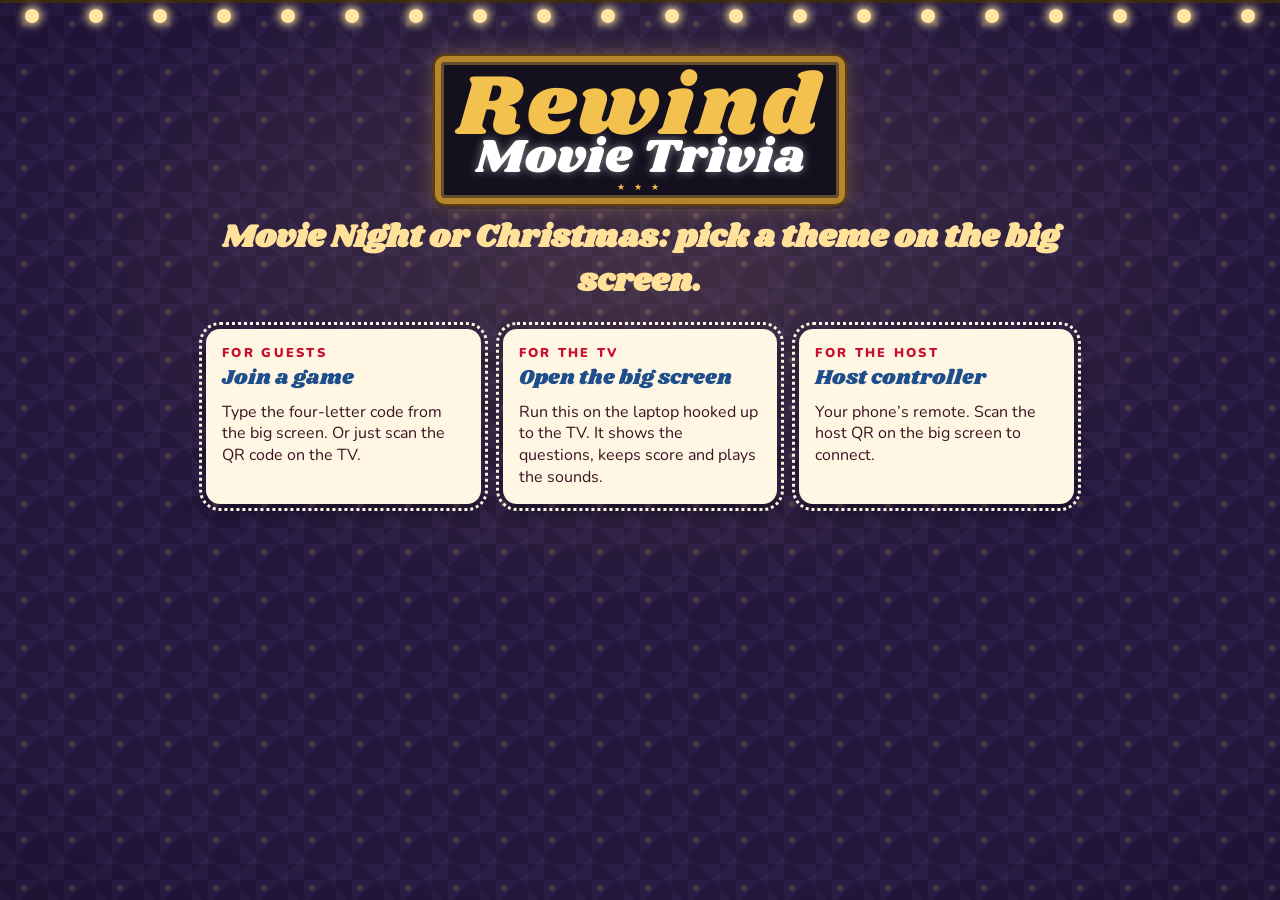
==== commit 6647ca0e: "Movie Night theme, Play now, game controller support, round picker on the TV - Themes: Movie Night (" ====
--- a/index.html
+++ b/index.html
@@ -4,7 +4,7 @@
 <meta charset="utf-8">
 <meta name="viewport" content="width=device-width, initial-scale=1, viewport-fit=cover">
 <meta name="theme-color" content="#5a1828">
-<title>Rewind Christmas Trivia</title>
+<title>Rewind Movie Trivia</title>
 <link rel="preconnect" href="https://fonts.googleapis.com">
 <link rel="preconnect" href="https://fonts.gstatic.com" crossorigin>
 <link rel="stylesheet" href="https://fonts.googleapis.com/css2?family=Mountains+of+Christmas:wght@700&family=Nunito:wght@400;700;800;900&family=Shrikhand&display=swap">
@@ -14,8 +14,8 @@
 <div class="lights-top" id="lt"></div>
 <main class="landing">
   <div class="hero">
-    <div class="sampler"><span class="n1">Rewind</span><span class="n2">Christmas Trivia</span></div>
-    <p>Pull up a chair. Grandma made cookies.</p>
+    <div class="sampler"><span class="n1">Rewind</span><span class="n2">Movie Trivia</span></div>
+    <p>Movie Night or Christmas: pick a theme on the big screen.</p>
   </div>
   <div class="choose">
     <a href="play.html"><div class="card"><span class="label">FOR GUESTS</span><h2>Join a game</h2><p>Type the four-letter code from the big screen. Or just scan the QR code on the TV.</p></div></a>
@@ -24,6 +24,6 @@
   </div>
 </main>
 <script src="assets/net.js"></script>
-<script>document.getElementById("lt").innerHTML = stringLights(20);</script>
+<script>applyTheme("movies"); document.getElementById("lt").innerHTML = stringLights(20);</script>
 </body>
 </html>
--- a/assets/style.css
+++ b/assets/style.css
@@ -218,7 +218,7 @@
 .race ol { list-style: none; margin: 0; padding: 0; display: grid; gap: .7vh; }
 .lane { display: grid; grid-template-columns: 2em minmax(0, 1fr) minmax(0, 11vw) auto 4.5em; align-items: center; gap: .8vw; font-size: clamp(.85rem, 1.25vw, 1.4rem); font-weight: 800; }
 .lane .rk { font-family: var(--display); color: var(--ink2); text-align: center; }
-.lane.lead .rk { color: var(--gold2); }
+.lane.top .rk { color: var(--gold2); }
 .lane .track { position: relative; height: clamp(2rem, 3.4vw, 3.8rem); border-radius: 999px; background: linear-gradient(#ffffff, #dfeaf6); box-shadow: inset 0 -3px 0 #c7d6e8, inset 0 0 0 2px #e6eef8; }
 .lane .track::after { content: ""; position: absolute; right: 1.2em; top: 10%; bottom: 10%; width: 6px; background: repeating-linear-gradient(0deg, #222 0 5px, #fff 5px 10px); opacity: .5; }
 .sled { position: absolute; top: 50%; transform: translateY(-50%); display: flex; align-items: center; left: calc((100% - 4.2em) * var(--to) / 100); animation: sled 2.6s cubic-bezier(.3, .1, .2, 1) both .4s; }
@@ -556,3 +556,263 @@
 .lights-top .lights { height: 24px; }
 .phone .lights { height: 16px; }
 .phone .lights i { min-height: 12px; min-width: 8px; }
+
+/* ---------- Intermission: the fireplace ---------- */
+.menu .cozy { display: grid; gap: 3vh; align-content: start; min-height: 0; }
+.hearth { position: relative; display: grid; justify-items: center; }
+.hearth .mantel {
+  width: 100%; height: 4.2vh; border-radius: 6px 6px 2px 2px; position: relative; z-index: 2; display: flex; justify-content: space-between; align-items: flex-end; padding: 0 2vw;
+  background: linear-gradient(#8c5a32, #5e3a1d); box-shadow: 0 6px 10px rgba(0, 0, 0, .45), inset 0 3px 0 rgba(255, 255, 255, .15);
+}
+.hearth .mantel span { font-size: clamp(1.4rem, 2.6vw, 3rem); transform: translateY(-55%); }
+.hearth .mantel .candle { animation: twinkle 1.6s ease-in-out infinite alternate; --c: #ffb347; }
+.stockings { position: absolute; top: 3.6vh; left: 0; right: 0; display: flex; justify-content: space-around; z-index: 3; pointer-events: none; }
+.stockings span { font-size: clamp(1.8rem, 3.4vw, 3.8rem); transform-origin: 50% 0; animation: swing 3.2s ease-in-out infinite alternate; filter: drop-shadow(0 4px 3px rgba(0, 0, 0, .4)); }
+.firebox {
+  width: 88%; aspect-ratio: 16 / 8; position: relative; overflow: hidden; border-radius: 46% 46% 4px 4px / 30% 30% 4px 4px;
+  border: 1.4vw solid transparent; border-image: none;
+  background: radial-gradient(ellipse at 50% 100%, #3a1408 0, #120604 70%);
+  box-shadow: 0 0 0 1.4vw #8f3f2a, 0 0 0 calc(1.4vw + 4px) #5a2416, inset 0 0 40px #000, 0 0 70px rgba(255, 140, 40, .35);
+}
+.hearth { padding: 0 1.6vw 1.4vw; background:
+  linear-gradient(#4b1d12 0 2px, transparent 2px) 0 0 / 54px 24px,
+  linear-gradient(90deg, #4b1d12 0 2px, transparent 2px) 0 0 / 54px 48px,
+  linear-gradient(90deg, #4b1d12 0 2px, transparent 2px) 27px 24px / 54px 48px,
+  #9a4630; border-radius: 6px; box-shadow: 0 14px 30px rgba(0, 0, 0, .45); }
+.hearth .mantel { margin: 0 -1.6vw 2.6vh; width: calc(100% + 3.2vw); }
+.firebox video { width: 100%; height: 100%; object-fit: cover; display: block; }
+.firebox .glow { position: absolute; inset: 0; background: radial-gradient(ellipse 60% 55% at 50% 95%, rgba(255, 150, 40, .7), transparent 70%); animation: flick 1.3s ease-in-out infinite alternate; }
+.firebox .flames { position: absolute; left: 22%; right: 22%; bottom: 14%; height: 70%; }
+.firebox .flames i {
+  position: absolute; bottom: 0; width: 26%; height: 70%; border-radius: 50% 50% 35% 35% / 65% 65% 35% 35%;
+  background: radial-gradient(ellipse at 50% 85%, #fff6c0 0 12%, #ffd23a 25%, #ff8a1c 50%, rgba(220, 50, 20, .6) 72%, transparent 80%);
+  filter: blur(2px); mix-blend-mode: screen; transform-origin: 50% 100%; animation: flame 1.1s ease-in-out infinite alternate;
+}
+.firebox .flames i:nth-child(1) { left: 0; height: 52%; animation-delay: -.3s; }
+.firebox .flames i:nth-child(2) { left: 14%; height: 80%; animation-delay: -.7s; }
+.firebox .flames i:nth-child(3) { left: 30%; height: 100%; animation-delay: -.1s; }
+.firebox .flames i:nth-child(4) { left: 46%; height: 86%; animation-delay: -.5s; }
+.firebox .flames i:nth-child(5) { left: 62%; height: 64%; animation-delay: -.9s; }
+.firebox .flames i:nth-child(6) { left: 74%; height: 48%; animation-delay: -.2s; }
+.firebox .flames i:nth-child(7) { left: 38%; height: 60%; width: 22%; animation-delay: -.6s; animation-duration: .8s; }
+@keyframes flame { 0% { transform: scale(1, 1) skewX(0); } 50% { transform: scale(.92, 1.08) skewX(4deg); } 100% { transform: scale(1.05, .9) skewX(-5deg); } }
+@keyframes flick { from { opacity: .75; } to { opacity: 1; } }
+.firebox .logs { position: absolute; left: 20%; right: 20%; bottom: 6%; height: 16%; }
+.firebox .logs i { position: absolute; left: 0; right: 0; height: 55%; border-radius: 999px; background: linear-gradient(#7a4a26, #3e220f); box-shadow: inset 0 -4px 6px rgba(0, 0, 0, .5); }
+.firebox .logs i:first-child { bottom: 0; transform: rotate(6deg); } .firebox .logs i:last-child { bottom: 30%; transform: rotate(-7deg); left: 8%; right: 8%; }
+
+/* ---------- Draw the Halls ---------- */
+.intro.drawing .clock { margin-top: 0; }
+.crayons { display: flex; gap: 2vw; font-size: clamp(2.4rem, 5vw, 5.6rem); }
+.crayons span { animation: jiggle .5s ease-in-out infinite alternate; }
+.crayons span:nth-child(2n) { animation-delay: -.25s; }
+.media-draw { width: auto; height: 46vh; aspect-ratio: 1; border: .8vw solid #fff; border-radius: 6px; box-shadow: 0 0 0 4px var(--gold), 0 14px 30px rgba(0, 0, 0, .45); background: #fffdf6; transform: rotate(-1.5deg); }
+.listing .media-draw { height: 30vh; }
+.fridge-wrap { height: 100%; display: grid; grid-template-rows: auto minmax(0, 1fr); gap: 2vh; }
+.fridge-head h1 { font-family: var(--display); font-weight: 400; font-size: clamp(2.2rem, 4.4vw, 5rem); margin: .3vh 0 0; text-shadow: 4px 4px 0 var(--cran2), 8px 8px 0 rgba(0, 0, 0, .3); }
+.fridge {
+  border-radius: 22px; padding: 2.6vh 2vw; display: flex; flex-wrap: wrap; gap: 2.4vh 2vw; align-content: flex-start; justify-content: center; overflow: hidden;
+  background: linear-gradient(90deg, #e9efe6, #fbfdf8 40%, #dfe7dc); box-shadow: inset -10px 0 0 #c9d3c5, 0 14px 30px rgba(0, 0, 0, .45);
+}
+.art { margin: 0; background: #fff; padding: .6vw .6vw 1vw; box-shadow: 0 6px 12px rgba(0, 0, 0, .25); transform: rotate(var(--tilt)); position: relative; width: clamp(9rem, 15vw, 17rem); animation: pop .5s both; }
+.art img { width: 100%; display: block; }
+.art figcaption { color: var(--ink); text-align: center; font-weight: 700; font-size: clamp(.7rem, .95vw, 1.05rem); line-height: 1.2; margin-top: .5vh; }
+.art figcaption b { display: block; font-family: var(--fancy); font-size: 1.35em; color: var(--cran); }
+.magnet { position: absolute; top: -.7vw; left: 50%; width: 2vw; height: 2vw; margin-left: -1vw; border-radius: 50%; background: #e8283c; box-shadow: 0 3px 4px rgba(0, 0, 0, .35), inset -3px -3px 0 rgba(0, 0, 0, .2); }
+.magnet.m1 { background: #1f7a4e; } .magnet.m2 { background: #e0a020; } .magnet.m3 { background: #45a6e6; }
+
+/* phone drawing pad */
+.draw-head { display: grid; gap: 2px; text-align: center; padding: 10px 14px; }
+.draw-head h2 { color: var(--cran) !important; font-size: 1.5rem !important; margin: 0 !important; }
+.draw-slot { display: grid; place-items: center; }
+.pad { width: 100%; max-width: 460px; aspect-ratio: 1; border-radius: 10px; background: #fffdf6; touch-action: none; box-shadow: 0 0 0 4px var(--gold), 0 8px 18px rgba(0, 0, 0, .35); }
+.palette { display: flex; justify-content: center; gap: 8px; flex-wrap: wrap; }
+.sw { width: 36px; height: 36px; border-radius: 50%; border: 3px solid rgba(255, 255, 255, .8); background: var(--sw); padding: 0; }
+.sw.on { box-shadow: 0 0 0 3px var(--gold); transform: scale(1.12); }
+.tools { display: flex; justify-content: center; gap: 8px; flex-wrap: wrap; align-items: center; }
+.tools .btn { padding: .5em .9em; font-size: .95rem; }
+.sz { width: 40px; height: 40px; border-radius: 50%; border: 0; background: var(--cream); display: grid; place-items: center; padding: 0; }
+.sz i { background: var(--ink); border-radius: 50%; display: block; }
+.sz.on { box-shadow: 0 0 0 3px var(--gold); }
+.seg { display: flex; flex-wrap: wrap; gap: 6px; margin-top: 6px; }
+.seg button { border: 0; background: var(--cream2); color: var(--ink); border-radius: 999px; padding: 6px 12px; font-weight: 900; }
+.seg button.on { background: var(--pine); color: #fff; }
+.lane.top { background: rgba(220, 170, 69, .22); border-radius: 999px; }
+.intro.drawing { gap: 1.2vh; }
+.intro.drawing h1 { font-size: clamp(2.4rem, 5.5vw, 6rem); }
+.intro.drawing .crayons { font-size: clamp(2rem, 3.6vw, 4rem); }
+
+/* ---------- Finale ceremony ---------- */
+.finale h1 { max-width: 20ch; }
+.drum { font-size: clamp(4rem, 9vw, 10rem); animation: jiggle .12s linear infinite alternate; }
+.trophy { font-size: clamp(4rem, 8vw, 9rem); line-height: 1; animation: pop .6s cubic-bezier(.3, 1.6, .5, 1) both; filter: drop-shadow(0 0 30px rgba(255, 214, 90, .7)); }
+.finale.award h1 { color: #ffe19a; font-size: clamp(2.4rem, 6vw, 7rem); }
+.winner { display: flex; align-items: center; gap: 1.5vw; animation: pop .6s .5s both; }
+.winner .orn { --o: clamp(5rem, 9vw, 10rem); }
+.winner b { font-family: var(--display); font-weight: 400; font-size: clamp(2rem, 4.4vw, 5rem); text-shadow: 3px 3px 0 var(--cran2); }
+.finale.award .rule { animation: pop .5s 1s both; }
+.podium-wrap { height: 100%; display: grid; grid-template-rows: auto 1fr; justify-items: center; position: relative; gap: 1vh; }
+.podium-wrap > h1 { position: relative; z-index: 1; font-family: var(--display); font-weight: 400; margin: 0; font-size: clamp(2.2rem, 4.6vw, 5.4rem); text-shadow: 4px 4px 0 var(--cran2), 8px 8px 0 rgba(0, 0, 0, .3); text-align: center; }
+.podium { position: relative; z-index: 1; display: grid; grid-template-columns: repeat(3, minmax(0, 15vw)); gap: 1vw; align-items: end; }
+.podium .step { display: grid; justify-items: center; align-content: end; gap: 1vh; }
+.podium .who { display: grid; justify-items: center; gap: .4vh; text-align: center; animation: drop .8s cubic-bezier(.3, 1.6, .5, 1) both; position: relative; }
+.podium .who .orn { --o: clamp(4.5rem, 8vw, 9rem); }
+.podium .who b { font-family: var(--display); font-weight: 400; font-size: clamp(1.2rem, 2.2vw, 2.6rem); line-height: 1; }
+.podium .who span:last-child { font-weight: 900; color: #ffe19a; }
+.podium .mystery { font-family: var(--display); font-size: clamp(4rem, 8vw, 9rem); color: rgba(255, 246, 228, .35); animation: none; }
+.crown { position: absolute; top: -.9em; font-size: clamp(2.4rem, 4vw, 4.6rem); z-index: 2; animation: jiggle .6s ease-in-out infinite alternate; }
+.podium .block { width: 100%; display: grid; place-items: center; font-family: var(--display); font-size: clamp(2.6rem, 5vw, 6rem); color: var(--ink); border-radius: 10px 10px 0 0; box-shadow: inset 0 6px 0 rgba(255, 255, 255, .4), 0 10px 20px rgba(0, 0, 0, .4); }
+.block.gold { height: 26vh; background: linear-gradient(#ffe9a8, var(--gold)); }
+.block.silver { height: 18vh; background: linear-gradient(#f4f4f4, #b9c0c8); }
+.block.bronze { height: 12vh; background: linear-gradient(#f3c7a0, #b8763d); }
+.podium-wrap.end { grid-template-columns: minmax(0, 1fr) minmax(0, 1fr); grid-template-rows: auto 1fr; align-items: center; column-gap: 3vw; }
+.podium-wrap.end > h1 { grid-column: 1 / -1; }
+.podium-wrap.end .podium { grid-template-columns: repeat(3, minmax(0, 11vw)); }
+.podium-wrap.end .block.gold { height: 20vh; } .podium-wrap.end .block.silver { height: 14vh; } .podium-wrap.end .block.bronze { height: 9vh; }
+.podium-wrap.end .podium .who .orn { --o: clamp(3rem, 5vw, 5.5rem); }
+.podium-wrap.end .race { position: relative; z-index: 1; width: 100%; }
+.podium-wrap .rain { position: absolute; inset: 0; pointer-events: none; overflow: hidden; z-index: 0; }
+.award-card .trophy { font-size: 4.5rem; }
+
+/* ---------- GIF Wrapped ---------- */
+.giphy-tag { position: absolute; right: 0; bottom: 0; font-weight: 900; font-size: clamp(.6rem, .8vw, .9rem); letter-spacing: .08em; background: #000; color: #fff; padding: .3em .7em; border-radius: 6px; }
+.giphy-tag.dark { position: static; display: inline-block; margin: 8px 0 0; font-size: .7rem; }
+.gif-pick { height: 100%; display: grid; align-content: center; justify-items: center; text-align: center; gap: 3vh; position: relative; }
+.gif-pick .prompt { font-family: var(--display); font-weight: 400; color: var(--cran); font-size: clamp(2rem, 4.4vw, 5rem); line-height: 1.05; padding: .6em 1em; max-width: 22ch; transform: rotate(-1deg); }
+.gif-row { display: flex; align-items: center; gap: 3vw; }
+.gif-row .clock { margin: 0; width: clamp(6rem, 9vw, 10rem); }
+.gif-row .sub { font-size: clamp(1.4rem, 2.6vw, 3rem); color: #ffe19a; text-align: left; margin: 0; }
+.gif-board { height: 100%; display: grid; grid-template-rows: auto minmax(0, 1fr); gap: 1.6vh; position: relative; }
+.gif-top { display: flex; align-items: center; gap: 2vw; }
+.prompt-small { margin: 0; flex: 1; font-family: var(--display); font-size: clamp(1.3rem, 2.4vw, 2.8rem); line-height: 1.05; text-shadow: 3px 3px 0 var(--cran2); }
+.clock.mini { width: clamp(3.6rem, 5vw, 5.6rem); margin: 0; border-width: 4px; }
+.clock.mini b { font-size: clamp(1.6rem, 2.6vw, 3rem); }
+.gif-grid { display: grid; grid-template-columns: repeat(var(--cols), minmax(0, 1fr)); gap: 2vh 1.6vw; align-content: start; min-height: 0; }
+.gif-card { margin: 0; position: relative; background: var(--cream); color: var(--ink); border-radius: 12px; padding: .6vw; box-shadow: 0 8px 18px rgba(0, 0, 0, .4); display: grid; gap: .6vh; min-height: 0; animation: pop .5s both; }
+.gif-card img { width: 100%; height: calc(50vh / var(--rows) - 8vh); min-height: 4rem; object-fit: contain; background: #1b0a12; border-radius: 8px; }
+.gif-grid.res .gif-card img { height: calc(52vh / var(--rows) - 9vh); }
+.gif-card figcaption { font-weight: 900; font-size: clamp(.85rem, 1.3vw, 1.5rem); text-align: center; line-height: 1.15; }
+.gif-card .num { position: absolute; left: -.5vw; top: -.8vw; width: 2.4vw; height: 2.4vw; min-width: 28px; min-height: 28px; border-radius: 50%; background: var(--cran); color: #fff; display: grid; place-items: center; font-family: var(--display); font-size: clamp(.9rem, 1.4vw, 1.6rem); z-index: 2; }
+.gif-card .by { display: flex; align-items: center; gap: .5vw; font-size: clamp(.8rem, 1.1vw, 1.25rem); }
+.gif-card .by .gain { margin-left: auto; font-family: var(--display); color: var(--pine); }
+.gif-card.best { box-shadow: 0 0 0 5px var(--gold), 0 0 50px rgba(255, 214, 90, .9); transform: scale(1.03); z-index: 1; }
+.gif-card .landed { grid-area: auto; min-height: 0; margin: 0; }
+.gif-card .landed .orn { --o: clamp(1.4rem, 2vw, 2.3rem); }
+.gif-card .stamp { top: -1.2vh; }
+.gif-panel { display: grid; gap: 10px; }
+.gif-search { display: flex; gap: 8px; }
+.gif-search input { flex: 1; min-width: 0; font: 800 1.05rem var(--body); padding: 10px 12px; border: 3px solid var(--mauve); border-radius: 10px; }
+.gif-search .btn { padding: .5em .9em; }
+.gif-chips { display: flex; gap: 6px; overflow-x: auto; padding-bottom: 2px; }
+.gif-chips button { flex: none; border: 0; background: var(--cream2); color: var(--ink); border-radius: 999px; padding: 5px 11px; font-weight: 900; font-size: .8rem; }
+.gif-res { display: grid; grid-template-columns: repeat(3, minmax(0, 1fr)); grid-auto-rows: max-content; align-items: start; gap: 6px; max-height: 46vh; overflow-y: auto; }
+.gif-opt { border: 0; padding: 0; border-radius: 8px; overflow: hidden; background: #1b0a12; display: block; width: 100%; }
+.gif-opt img { width: 100%; aspect-ratio: 1; height: auto; object-fit: cover; display: block; }
+.gif-opt.on { box-shadow: 0 0 0 4px var(--gold); }
+.gif-sel { display: grid; gap: 10px; }
+.gif-sel img { width: 100%; max-height: 34vh; object-fit: contain; background: #1b0a12; border-radius: 8px; }
+.gif-vote { display: grid; grid-template-columns: repeat(2, 1fr); gap: 10px; }
+.gif-vc { position: relative; border: 0; padding: 6px; background: var(--cream); color: var(--ink); border-radius: 12px; display: grid; gap: 4px; box-shadow: 0 4px 0 rgba(0, 0, 0, .3); }
+.gif-vc img { width: 100%; aspect-ratio: 1; object-fit: cover; border-radius: 8px; background: #1b0a12; }
+.gif-vc .cap { font-weight: 800; font-size: .8rem; line-height: 1.15; }
+.gif-vc .num { position: absolute; left: -4px; top: -4px; width: 26px; height: 26px; border-radius: 50%; background: var(--cran); color: #fff; display: grid; place-items: center; font-family: var(--display); }
+.gif-vc .yours { position: absolute; right: 8px; top: 8px; background: var(--ink); color: #fff; font-weight: 900; font-size: .7rem; padding: 2px 8px; border-radius: 999px; }
+.gif-vc.on { box-shadow: 0 0 0 4px var(--gold), 0 4px 0 rgba(0, 0, 0, .3); }
+.gif-vc:disabled { opacity: .5; }
+
+/* ---------- Fa-La-La Lies ---------- */
+.blank { display: inline-block; min-width: 4em; border-bottom: .12em solid #e0a020; color: transparent; line-height: 1; }
+.prompt .blank { border-bottom-color: var(--cran); }
+.fib .prompt { font-size: clamp(1.8rem, 3.8vw, 4.4rem); max-width: 26ch; }
+.fib-board { height: 100%; display: grid; grid-template-rows: auto minmax(0, 1fr); gap: 2vh; }
+.fib-board .prompt-small { font-size: clamp(1.2rem, 2.2vw, 2.6rem); }
+.fib-list { grid-template-columns: repeat(var(--cols), minmax(0, 1fr)); align-content: start; }
+.fib-opt { animation: pop .45s both; }
+.fib-opt .landed { align-items: center; }
+.fib-opt .truth { background: var(--gold); color: var(--ink); font-weight: 900; padding: .15em .7em; border-radius: 999px; font-size: clamp(.8rem, 1.1vw, 1.25rem); }
+.fib-opt .fibber { background: var(--cream); color: var(--ink); font-weight: 800; padding: .15em .7em; border-radius: 999px; font-size: clamp(.75rem, 1vw, 1.15rem); display: inline-flex; align-items: center; gap: .3em; }
+.fib-opt .fibber .orn { --o: 1.3em; }
+.fib-opt.wrong { opacity: .75; filter: none; }
+.p-q u { text-decoration: none; border-bottom: 3px solid var(--cran); color: transparent; }
+
+/* ---------- Big-screen controls: lobby options, round picker, controller highlight ---------- */
+.lobby-opts { display: flex; flex-wrap: wrap; gap: 1vw; margin-top: 1.4vh; }
+.tvseg { margin: 0; }
+.tvseg button { font-size: clamp(.8rem, 1.1vw, 1.25rem); padding: .4em 1em; }
+.tvseg button.on { background: var(--gold); color: var(--ink); }
+.lobby-side > p.lobby-hint, .lobby-hint { font-weight: 700; opacity: .85; margin: 1.2vh 0 0; font-size: clamp(.8rem, 1.05vw, 1.15rem); max-width: 46ch; }
+.menu-actions { display: flex; flex-wrap: wrap; gap: .8vw; margin-top: 2vh; }
+.menu-actions .btn { font-size: clamp(.85rem, 1.15vw, 1.3rem); }
+.picker .modal-card { width: min(1250px, 96vw); text-align: left; padding: 1.6vw 2vw; }
+.pick-head { display: flex; align-items: center; justify-content: space-between; gap: 1vw; }
+.pick-head h2 { margin: 0; }
+.picker .label { color: var(--cran); margin: 1.6vh 0 .6vh; }
+.pick-grid { display: grid; grid-template-columns: repeat(auto-fill, minmax(min(15rem, 40vw), 1fr)); gap: .7vw; }
+.pick-card { display: grid; gap: .2em; text-align: left; border: 0; border-radius: 12px; padding: .7em .9em; background: var(--cream2); color: var(--ink); box-shadow: 0 3px 0 rgba(0, 0, 0, .18); }
+.pick-card b { font-family: var(--display); font-weight: 400; font-size: clamp(.95rem, 1.25vw, 1.4rem); line-height: 1.05; }
+.pick-card span { font-weight: 800; font-size: clamp(.7rem, .85vw, .95rem); color: var(--ink2); }
+.pick-card.played { opacity: .6; }
+.pick-card.queued { box-shadow: inset 0 0 0 3px var(--pine); }
+.pick-card:disabled { opacity: .35; cursor: default; }
+.pick-foot { display: flex; gap: 1vw; flex-wrap: wrap; margin-top: 2vh; }
+/* The controller / arrow-key highlight */
+.pad-focus { outline: 5px solid var(--gold) !important; outline-offset: 4px; box-shadow: 0 0 0 9px rgba(255, 209, 102, .35), 0 0 30px rgba(255, 209, 102, .6) !important; transform: scale(1.04); z-index: 5; position: relative; }
+.foot .pad-focus { transform: none; }
+
+/* Movie Night intermission: a cinema screen between red curtains */
+.cinema { position: relative; display: grid; grid-template-columns: 1fr 6fr 1fr; aspect-ratio: 16 / 8.5; border-radius: 10px; overflow: hidden;
+  background: #120a12; box-shadow: 0 14px 30px rgba(0, 0, 0, .5), inset 0 0 0 6px #6b4a1c; }
+.cinema .curtain { background: repeating-linear-gradient(90deg, #7a0c1c 0 14px, #b3172c 14px 26px, #8e1020 26px 38px); box-shadow: inset 0 -30px 40px rgba(0, 0, 0, .45); }
+.cinema .curtain.l { border-radius: 0 0 60% 0 / 0 0 18% 0; } .cinema .curtain.r { border-radius: 0 0 0 60% / 0 0 0 18%; }
+.cinema .screen-glow { margin: 8% 4% 12%; border-radius: 6px; display: grid; place-content: center; text-align: center; gap: 1vh;
+  background: radial-gradient(ellipse at 50% 40%, #fffbe8, #e9dcb4 70%); color: var(--ink); box-shadow: 0 0 60px rgba(255, 240, 200, .45); animation: flick 3s ease-in-out infinite alternate; }
+.cinema .screen-glow b { font-family: var(--display); font-weight: 400; font-size: clamp(1.8rem, 4vw, 4.6rem); color: var(--cran); line-height: 1; }
+.cinema .screen-glow .label { color: var(--ink2); }
+.cinema .reel { font-size: clamp(1.4rem, 2.6vw, 3rem); }
+
+/* ---------- Movie Night theme: a cozy old movie palace ----------
+   Deep plum-and-navy carpet, red velvet curtains instead of plaid, marquee bulbs instead of tree lights,
+   a lit marquee sign instead of the cross-stitch sampler, and a film strip instead of the garland. */
+body.theme-movies {
+  --wall: #22163a; --wall2: #170f29;
+  --cran: #c8102e; --cran2: #7d0a1d; --pine: #1f4e8c; --pine2: #15335c;
+  --gold: #f2c14e; --gold2: #b8862a; --mauve: #8f7bd6;
+  --fancy: "Shrikhand", "Cooper Black", Georgia, serif;
+  background-color: var(--wall);
+  background-image:
+    radial-gradient(ellipse 70% 55% at 50% 30%, rgba(255, 200, 120, .14), transparent 70%),
+    radial-gradient(ellipse 120% 90% at 50% 50%, transparent 55%, rgba(6, 2, 14, .55)),
+    radial-gradient(circle at 50% 50%, rgba(242, 193, 78, .16) 0 3px, transparent 3.6px),
+    linear-gradient(45deg, rgba(143, 123, 214, .07) 25%, transparent 25% 75%, rgba(143, 123, 214, .07) 75%),
+    linear-gradient(-45deg, rgba(143, 123, 214, .07) 25%, transparent 25% 75%, rgba(143, 123, 214, .07) 75%);
+  background-size: 100% 100%, 100% 100%, 48px 48px, 48px 48px, 48px 48px;
+}
+body.theme-movies .plaid {
+  background-color: var(--theme);
+  background-image: repeating-linear-gradient(90deg, rgba(0, 0, 0, .28) 0 10px, rgba(255, 255, 255, .06) 10px 18px, rgba(0, 0, 0, .12) 18px 30px),
+    linear-gradient(rgba(255, 255, 255, .08), rgba(0, 0, 0, .25));
+}
+body.theme-movies .sampler, body.theme-movies .brand {
+  background: #15101e; border: 6px solid var(--gold2); border-radius: 10px; color: #fff;
+  box-shadow: 0 0 0 2px #5b3f10, inset 0 0 0 3px rgba(242, 193, 78, .35), 0 0 22px rgba(242, 193, 78, .35), 0 5px 0 rgba(0, 0, 0, .3);
+}
+body.theme-movies .sampler .n1, body.theme-movies .brand .n1 { color: var(--gold); font-family: var(--display); font-weight: 400; letter-spacing: .04em; }
+body.theme-movies .sampler .n2, body.theme-movies .brand .n2 { color: #fff; text-shadow: 0 0 10px rgba(255, 255, 255, .45); }
+body.theme-movies .sampler::after, body.theme-movies .brand::after { content: "★ ★ ★"; color: var(--gold); }
+body.theme-movies .lights { border-top-color: #3a2a12; }
+body.theme-movies .lights i { --c: #ffe7a3 !important; width: 1.1vw; min-width: 10px; height: 1.1vw; min-height: 10px; border-radius: 50%; margin-top: 6px; }
+body.theme-movies .lights i:nth-child(odd) { margin-top: 6px; }
+body.theme-movies .lights i::before { display: none; }
+body.theme-movies .lights i:nth-child(3n) { animation-delay: -.8s !important; }
+body.theme-movies .garland {
+  height: 20px; filter: drop-shadow(0 3px 2px rgba(0, 0, 0, .5));
+  background-image: linear-gradient(90deg, #f4ecd8 0 8px, transparent 8px 22px), linear-gradient(90deg, #f4ecd8 0 8px, transparent 8px 22px);
+  background-size: 22px 4px, 22px 4px; background-position: 4px 3px, 4px 13px; background-repeat: repeat-x; background-color: #121016;
+}
+body.theme-movies .orn .cap { display: none; }
+body.theme-movies .orn { height: var(--o); }
+body.theme-movies .orn .ball { border-style: dashed; border-color: var(--gold); }
+body.theme-movies .doily { outline-style: solid; outline-width: 3px; outline-color: var(--gold); }
+body.theme-movies .doily::after { border-color: rgba(200, 16, 46, .35); }
+body.theme-movies .code, body.theme-movies .join-tag .code { color: var(--cran); }
+.menu-right { display: grid; align-content: start; gap: 2vh; min-height: 0; }
